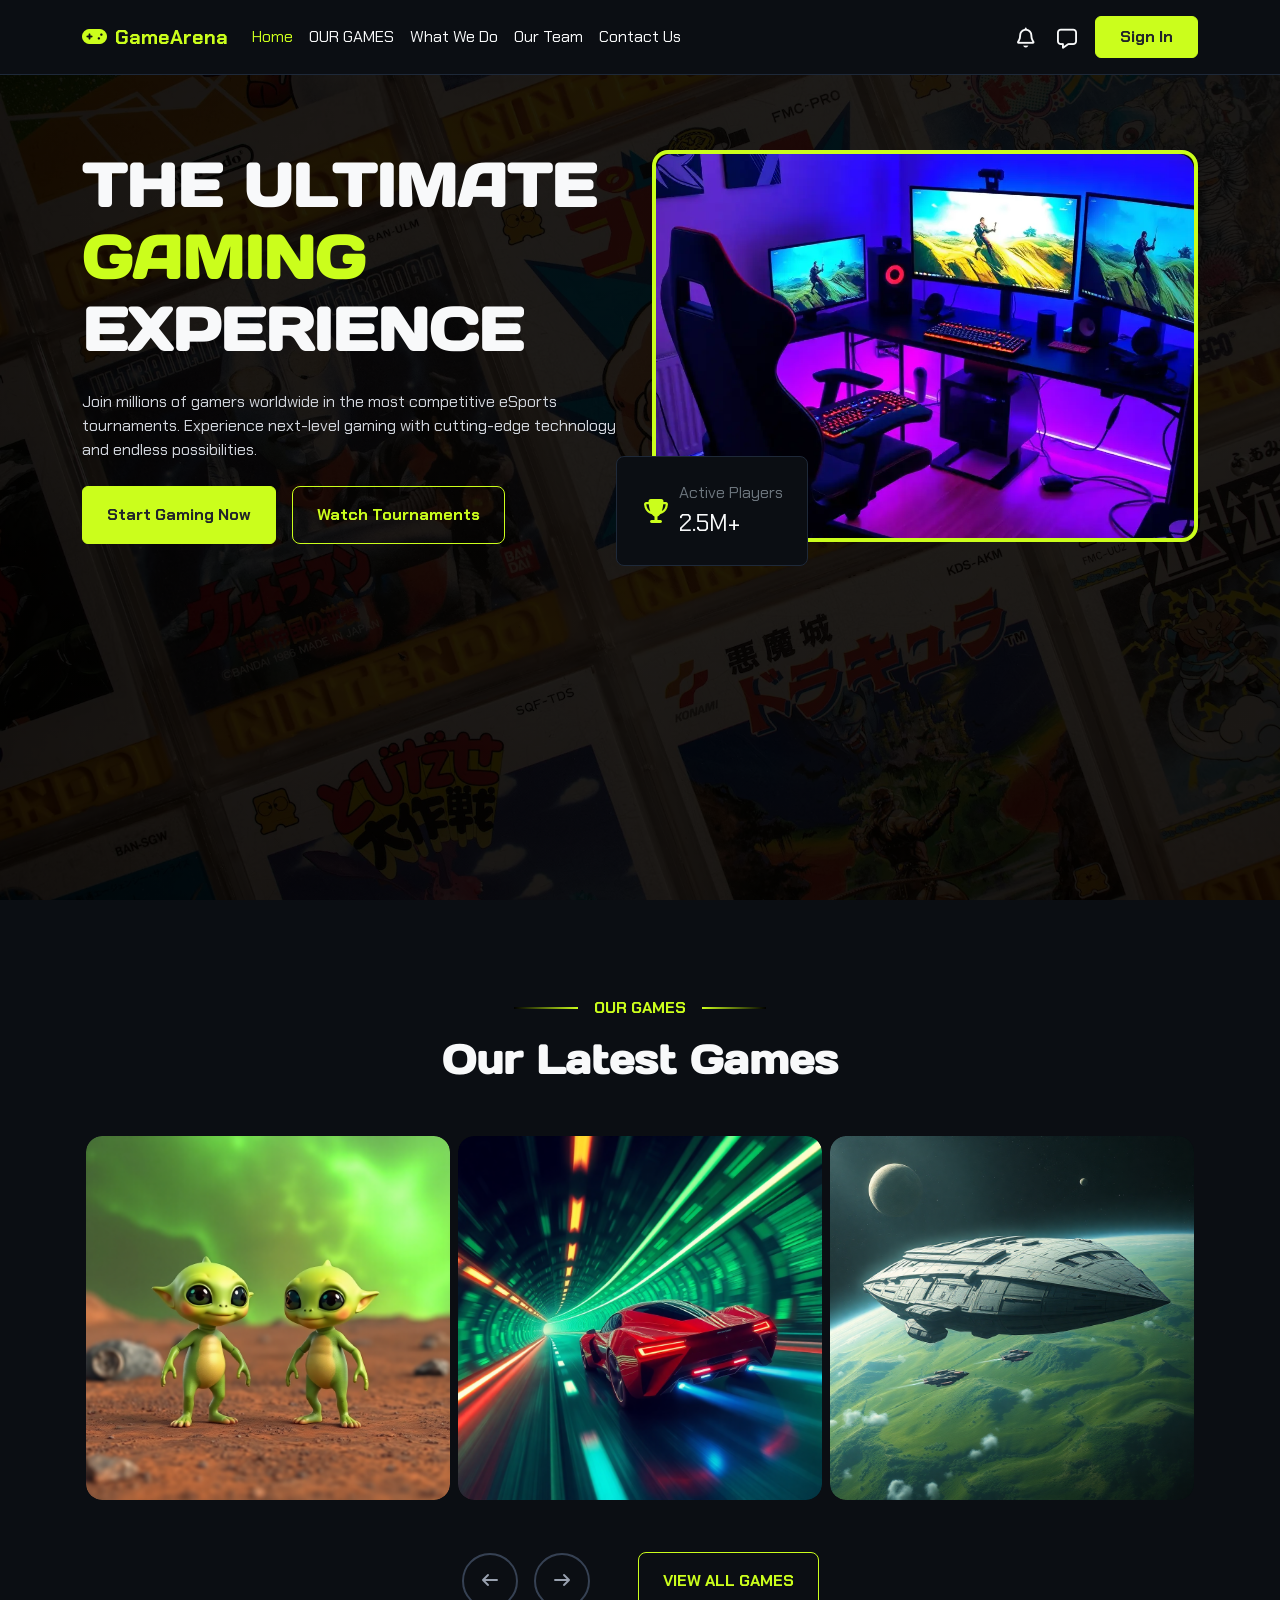
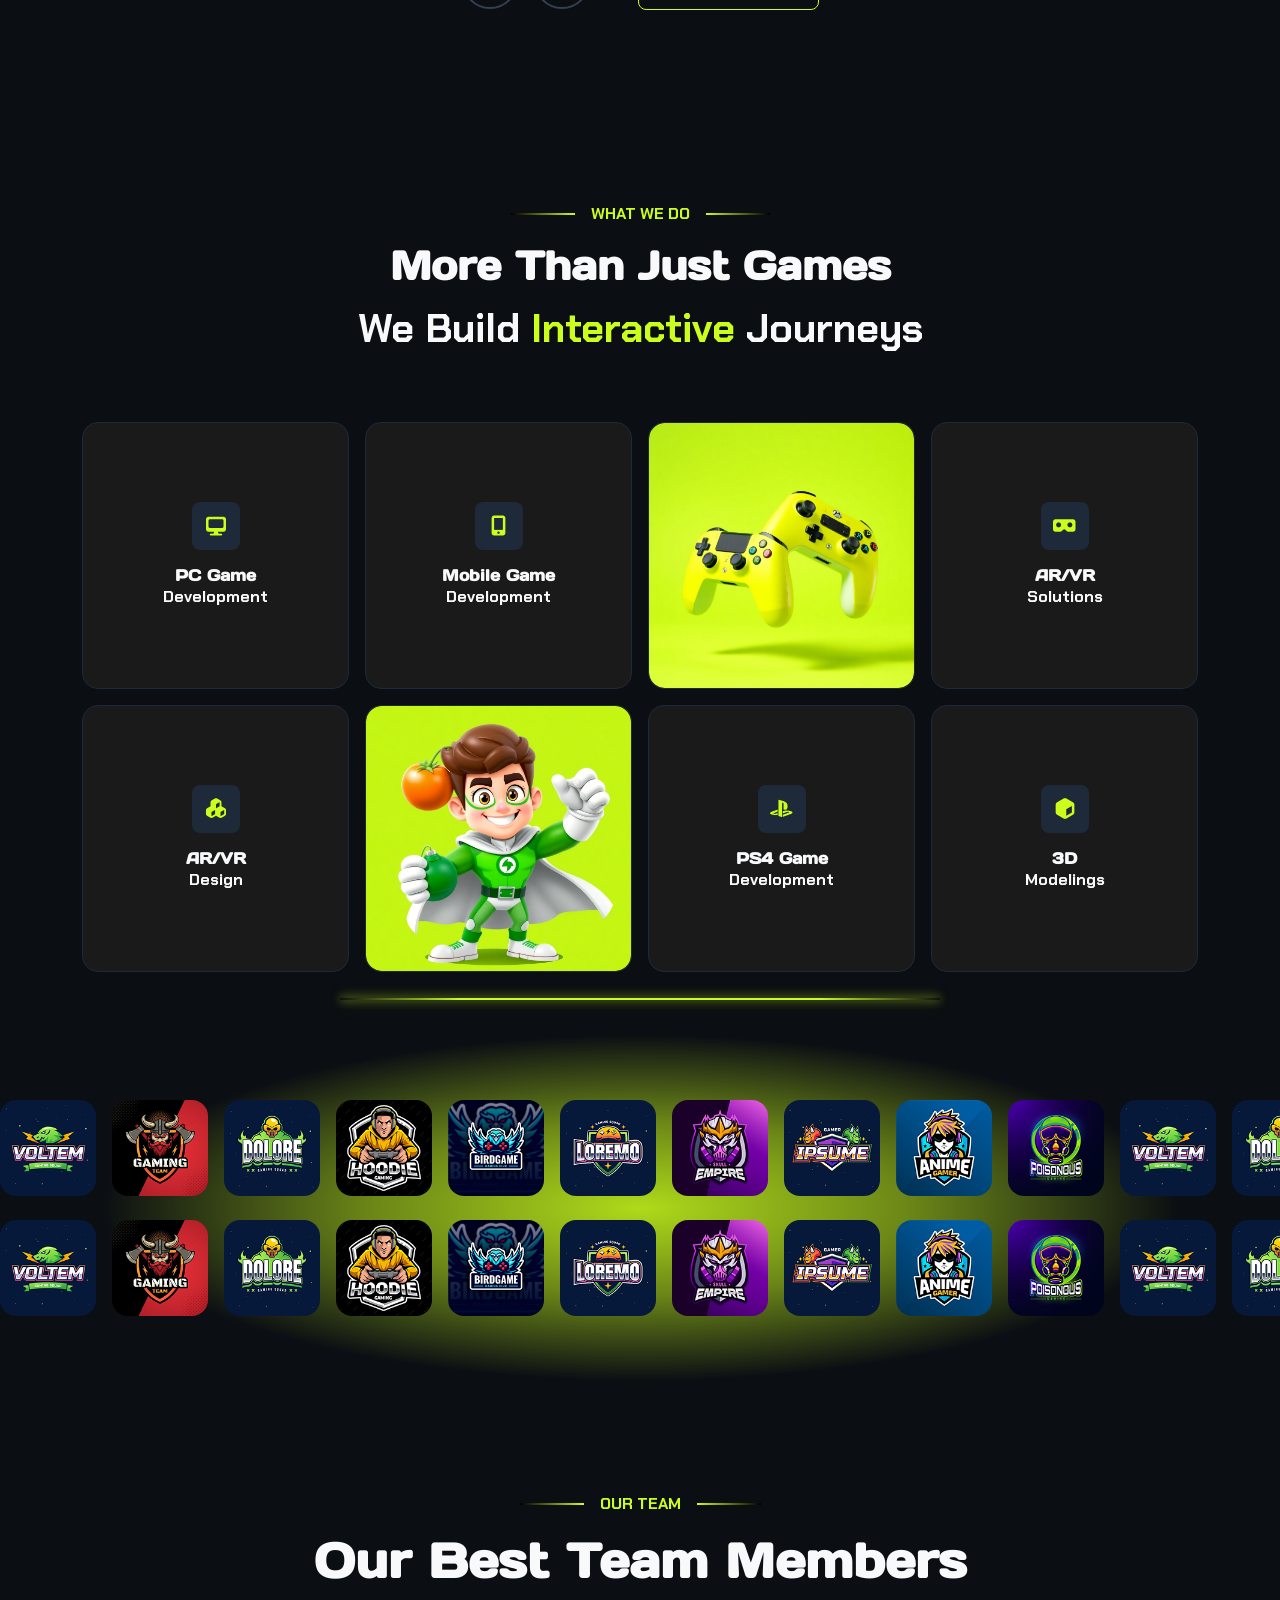
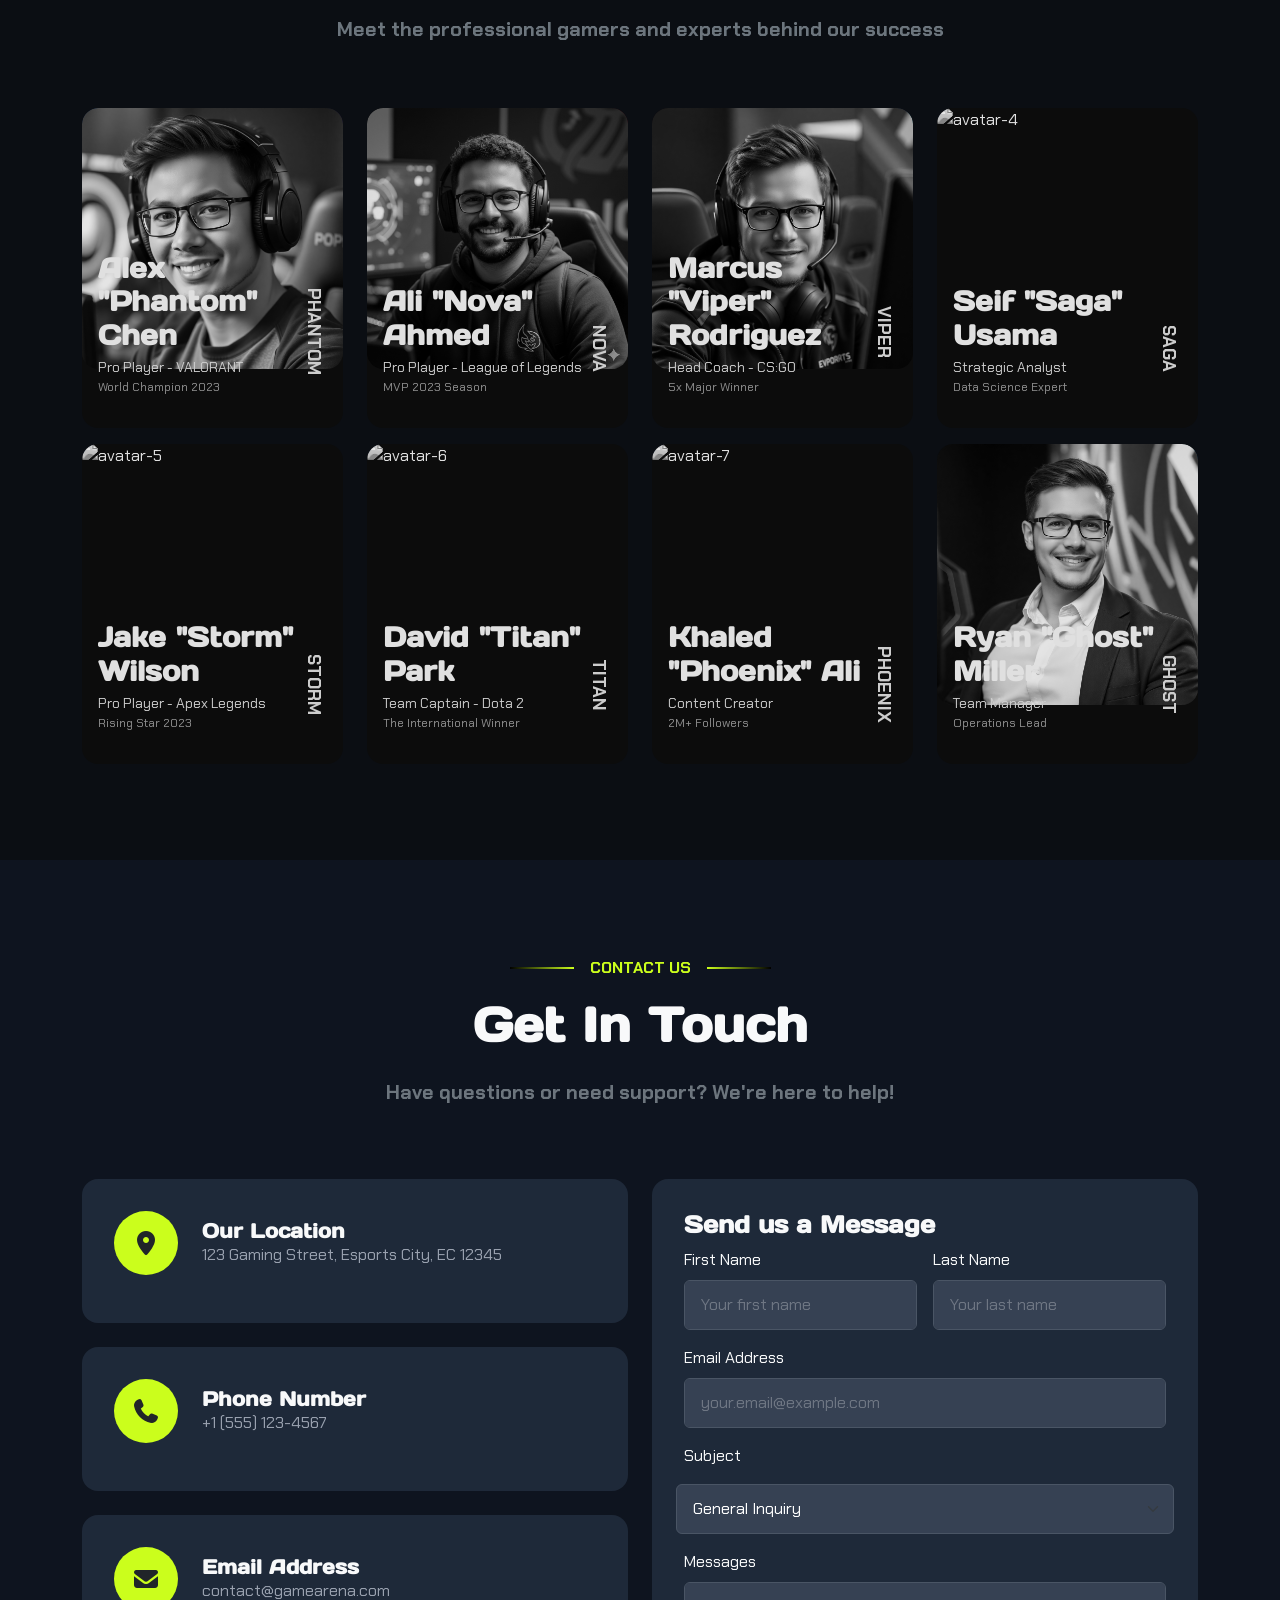
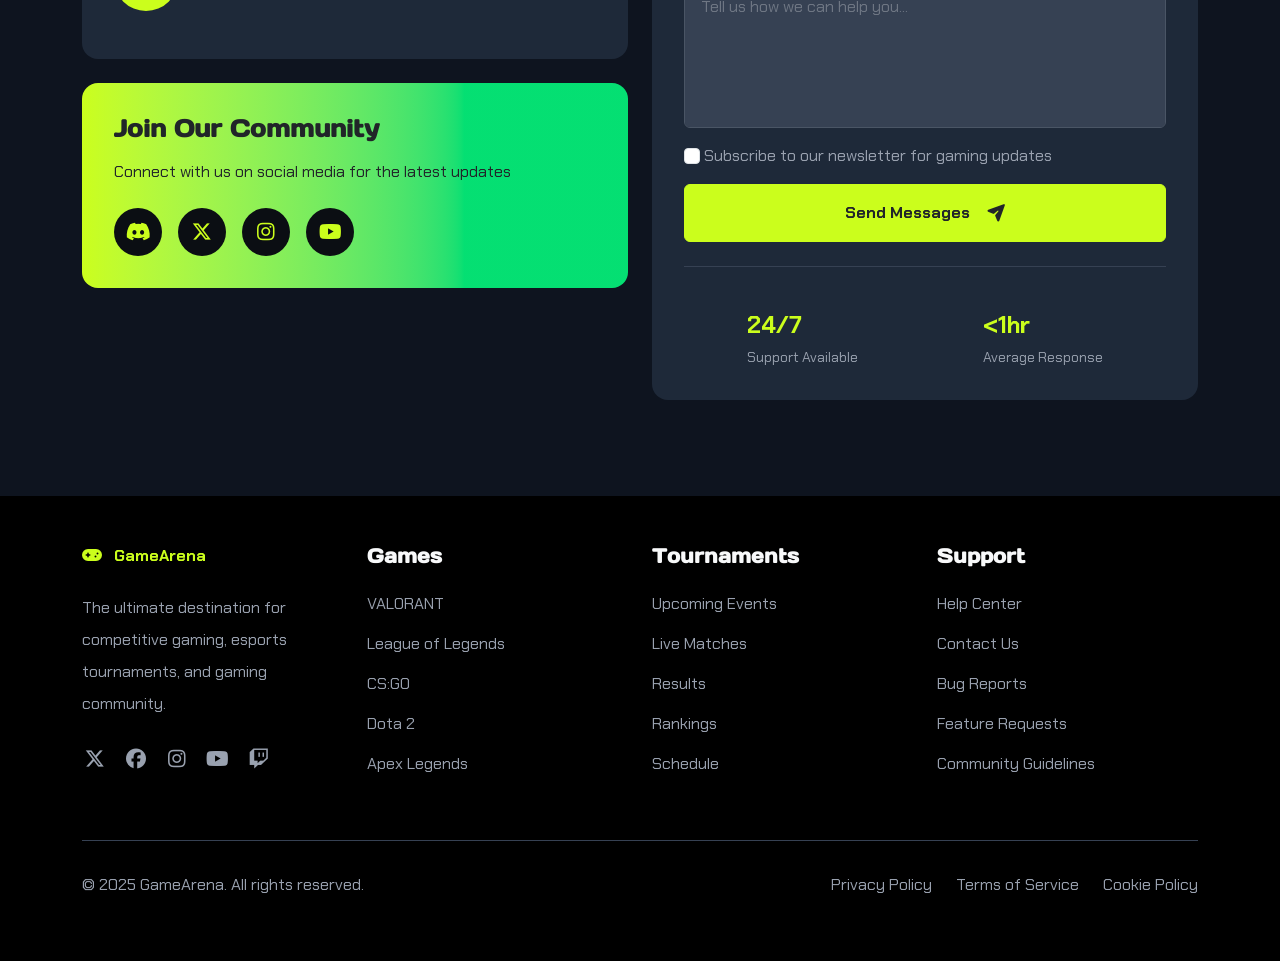
==== index.html @ d1af990c "Games Arena" ====
<!doctype html>
<html lang="en">
  <head>
    <meta charset="UTF-8" />
    <meta name="viewport" content="width=device-width, initial-scale=1.0" />
    <title>Games website</title>
    <link rel="icon" href="./images/favicon.png" />
    <link rel="preconnect" href="https://fonts.googleapis.com" />
    <link rel="preconnect" href="https://fonts.gstatic.com" crossorigin />
    <link
      href="https://fonts.googleapis.com/css2?family=Chakra+Petch:ital,wght@0,300;0,400;0,500;0,600;0,700;1,300;1,400;1,500;1,600;1,700&display=swap"
      rel="stylesheet"
    />

    <link
      href="https://fonts.googleapis.com/css2?family=Days+One&display=swap"
      rel="stylesheet"
    />
    <link rel="stylesheet" href="./css/all.min.css" />
    <link rel="stylesheet" href="./css/bootstrap.min.css" />
    <link rel="stylesheet" href="./css/style.min.css" />
    <link rel="stylesheet" href="./css/layout.css" />
  </head>

  <body data-bs-spy="scroll" data-bs-target="#navId">
    <nav class="navbar navbar-expand-lg bg-dark py-3 fixed-top" id="navId">
      <div class="container">
        <a
          class="navbar-brand text-primary fw-bold d-flex align-items-center"
          href="#"
        >
          <span class="fa-solid fa-gamepad me-2"></span>
          GameArena
        </a>

        <button
          class="navbar-toggler"
          type="button"
          data-bs-toggle="collapse"
          data-bs-target="#navbarSupportedContent"
          aria-controls="navbarSupportedContent"
          aria-expanded="false"
          aria-label="Toggle navigation"
        >
          <span
            class="fa-solid fa-bars text-light fa-xl transition-colors hover-text-primary"
          ></span>
        </button>

        <div class="collapse navbar-collapse" id="navbarSupportedContent">
          <ul class="navbar-nav me-auto mb-2 mb-lg-0 align-items-lg-center">
            <li class="nav-item">
              <a
                class="nav-link active text-light"
                aria-current="page"
                href="#hero"
                >Home</a
              >
            </li>
            <li class="nav-item">
              <a
                class="nav-link text-light transition-colors hover-text-primary"
                href="#latest-games"
                >OUR GAMES</a
              >
            </li>
            <li class="nav-item">
              <a
                class="nav-link text-light transition-colors hover-text-primary"
                href="#what-we-do"
                >What We Do</a
              >
            </li>
            <li class="nav-item">
              <a
                class="nav-link text-light transition-colors hover-text-primary"
                href="#team-members"
                >Our Team</a
              >
            </li>
            <li class="nav-item">
              <a
                class="nav-link text-light transition-colors hover-text-primary"
                href="#contact"
                >Contact Us</a
              >
            </li>
          </ul>

          <div
            class="d-flex flex-column flex-lg-row align-items-lg-center gap-3"
          >
            <div
              class="text-light transition-colors hover-text-primary cursor-pointer d-flex align-items-center"
            >
              <span class="fa-regular fa-bell fa-lg"></span>
              <span class="d-lg-none ms-2">Notifications</span>
            </div>
            <div
              class="text-light transition-colors hover-text-primary cursor-pointer d-flex align-items-center"
            >
              <span class="fa-regular fa-message fa-lg"></span>
              <span class="d-lg-none ms-2">Messages</span>
            </div>
            <button
              class="btn btn-primary btn-background text-dark transition-colors fw-bold position-relative btn-shine px-4 py-2"
            >
              Sign In
            </button>
          </div>
        </div>
      </div>
    </nav>
    <main>
      <section
        id="hero"
        class="hero-section min-vh-100 pt-30 pb-16 position-relative text-light"
      >
        <div class="container">
          <div class="row align-items-start gy-5">
            <div class="col-lg-6 text-center text-lg-start">
              <h1 class="fs-2 fw-bold mb-4">
                THE ULTIMATE
                <span class="d-block text-primary"> GAMING </span>
                EXPERIENCE
              </h1>
              <p class="text-gray-300 max-w mb-4 m-auto ms-lg-0">
                Join millions of gamers worldwide in the most competitive
                eSports tournaments. Experience next-level gaming with
                cutting-edge technology and endless possibilities.
              </p>
              <div
                class="buttons d-flex flex-column flex-lg-row gap-3 justify-content-center justify-content-lg-start"
              >
                <button
                  class="btn btn-primary btn-background text-dark transition-colors fw-bold position-relative btn-shine px-4 py-3"
                >
                  Start Gaming Now
                </button>
                <button
                  class="btn border-ch rounded-3 text-primary transition-colors fw-bold position-relative btn-shine px-4 py-3"
                >
                  Watch Tournaments
                </button>
              </div>
            </div>
            <div class="col-lg-6 position-relative">
              <div class="inner hero-img-shadow rounded-4">
                <figure>
                  <img
                    src="./images/hero-img.webp"
                    class="w-100 h-96 rounded-4 d-block object-fit-cover"
                    alt="hero-img"
                  />
                </figure>
              </div>
              <div class="position-absolute absolute">
                <div
                  class="bg-dark p-4 d-flex align-items-center justify-content-center gap-2 rounded-3 border-gray"
                >
                  <span class="fa-solid fa-trophy fa-xl text-primary"></span>
                  <div>
                    <p class="m-0 text-secondary">Active Players</p>
                    <p class="fs-4 m-0">2.5M+</p>
                  </div>
                </div>
              </div>
            </div>
          </div>
        </div>
      </section>
      <section id="latest-games" class="bg-dark py-16 text-light">
        <div class="container">
          <div class="text-center">
            <p
              class="section-title text-primary fw-bold position-relative w-fit m-auto mb-3"
            >
              OUR GAMES
            </p>
            <h2 class="fw-bold fs-1">Our Latest Games</h2>
          </div>
          <div
            id="carouselExampleFade"
            class="carousel slide carousel-fade mt-5"
          >
            <div class="carousel-inner">
              <div class="carousel-item active transition-colors d-flex">
                <div class="col-12 col-md-6 col-lg-4 position-relative">
                  <div class="inner p-1 rounded-4 position-relative">
                    <figure class="rounded-4">
                      <img
                        src="./images/latest-games-1.png"
                        class="w-100 d-block object-fit-cover rounded-4 transition-scale"
                        alt="atest-games-1"
                      />
                    </figure>
                    <div
                      class="position-absolute opacity-0 top-8 left-4 d-flex align-items-center gap-2 transition-colors"
                    >
                      <span
                        class="text-light fw-bold bg-black-50 rounded-5 py-1 px-12 fs-12"
                      >
                        <span
                          class="fa-solid fa-gamepad me-1 text-primary"
                        ></span>
                        ADVENTURE
                      </span>
                      <span
                        class="text-light fw-bold bg-black-50 rounded-5 py-1 px-12 fs-12"
                      >
                        <span
                          class="fa-solid fa-users text-primary me-1"
                        ></span>
                        MULTIPLAYER
                      </span>
                    </div>
                    <div
                      class="opacity-0 position-absolute bottom-0 end-0 start-0 translate-y p-4 transition-colors"
                    >
                      <h3 class="fw-bold text-dark fs-18">Alien Companions</h3>
                    </div>
                  </div>
                </div>
                <div class="col-12 col-md col-lg-4 position-relative">
                  <div class="inner p-1 rounded-4 position-relative">
                    <figure class="rounded-4">
                      <img
                        src="./images/latest-games-2.png"
                        class="w-100 d-block object-fit-cover rounded-4 transition-scale"
                        alt="latest-games-2"
                      />
                    </figure>
                    <div
                      class="position-absolute opacity-0 top-8 left-4 d-flex align-items-center gap-2 transition-colors"
                    >
                      <span
                        class="text-light fw-bold bg-black-50 rounded-5 py-1 px-12 fs-12"
                      >
                        <span
                          class="fa-solid fa-flag-checkered me-1 text-primary"
                        ></span>
                        RACING
                      </span>
                      <span
                        class="text-light fw-bold bg-black-50 rounded-5 py-1 px-12 fs-12"
                      >
                        <span class="fa-solid fa-bolt text-primary me-1"></span>
                        SCI-FI
                      </span>
                    </div>
                    <div
                      class="position-absolute opacity-0 bottom-0 end-0 start-0 translate-y p-4 transition-colors"
                    >
                      <h3 class="fw-bold text-dark fs-18">Cyber Run 2099</h3>
                    </div>
                  </div>
                </div>
                <div class="col-12 col-md-6 col-lg-4 position-relative">
                  <div class="inner p-1 rounded-4 position-relative">
                    <figure class="rounded-4">
                      <img
                        src="./images/latest-games-3.png"
                        class="w-100 d-block object-fit-cover rounded-4 transition-scale"
                        alt="latest-games-3"
                      />
                    </figure>
                    <div
                      class="position-absolute opacity-0 top-8 left-4 d-flex align-items-center gap-2 transition-colors"
                    >
                      <span
                        class="text-light fw-bold bg-black-50 rounded-5 py-1 px-12 fs-12"
                      >
                        <span
                          class="fa-brands fa-discord me-1 text-primary"
                        ></span>
                        ACTION
                      </span>
                      <span
                        class="text-light fw-bold bg-black-50 rounded-5 py-1 px-12 fs-12"
                      >
                        <span
                          class="fa-solid fa-microchip text-primary me-1"
                        ></span>
                        GEFORCE
                      </span>
                    </div>
                    <div
                      class="position-absolute opacity-0 bottom-0 end-0 start-0 translate-y p-4 transition-colors"
                    >
                      <h3 class="fw-bold text-dark fs-18">
                        The Legend of Zelda: Tears of the Kingdom
                      </h3>
                    </div>
                  </div>
                </div>
              </div>
              <div class="carousel-item transition-colors d-flex">
                <div class="col-12 col-md-6 col-lg-4 position-relative">
                  <div class="inner p-1 rounded-4 position-relative">
                    <figure class="rounded-4">
                      <img
                        src="./images/latest-games-4.png"
                        class="w-100 d-block object-fit-cover rounded-4 transition-scale"
                        alt="latest-games-4"
                      />
                    </figure>
                    <div
                      class="position-absolute opacity-0 top-8 left-4 d-flex align-items-center gap-2 transition-colors"
                    >
                      <span
                        class="text-light fw-bold bg-black-50 rounded-5 py-1 px-12 fs-12"
                      >
                        <span
                          class="fa-solid fa-shield-halved me-1 text-primary"
                        ></span>
                        RPG
                      </span>
                      <span
                        class="text-light fw-bold bg-black-50 rounded-5 py-1 px-12 fs-12"
                      >
                        <span
                          class="fa-solid fa-wand-magic-sparkles text-primary me-1"
                        ></span>
                        FANTASY
                      </span>
                    </div>
                    <div
                      class="position-absolute opacity-0 bottom-0 end-0 start-0 translate-y p-4 transition-colors"
                    >
                      <h3 class="fw-bold text-dark fs-18">
                        Aetheria Chronicles
                      </h3>
                    </div>
                  </div>
                </div>
                <div class="col-12 col-md-6 col-lg-4 position-relative">
                  <div class="inner p-1 rounded-4 position-relative">
                    <figure class="rounded-4">
                      <img
                        src="./images/latest-games-5.png"
                        class="w-100 d-block object-fit-cover rounded-4 transition-scale"
                        alt="latest-games-5"
                      />
                    </figure>
                    <div
                      class="position-absolute opacity-0 top-8 left-4 d-flex align-items-center gap-2 transition-colors"
                    >
                      <span
                        class="text-light fw-bold bg-black-50 rounded-5 py-1 px-12 fs-12"
                      >
                        <span
                          class="fa-solid fa-crosshairs me-1 text-primary"
                        ></span>
                        SHOOTER
                      </span>
                      <span
                        class="text-light fw-bold bg-black-50 rounded-5 py-1 px-12 fs-12"
                      >
                        <span
                          class="fa-solid fa-user-friends text-primary me-1"
                        ></span>
                        CO-OP
                      </span>
                    </div>
                    <div
                      class="position-absolute opacity-0 bottom-0 end-0 start-0 translate-y p-4 transition-colors"
                    >
                      <h3 class="fw-bold text-dark fs-18">Warfront Protocol</h3>
                    </div>
                  </div>
                </div>
                <div class="col-12 col-md-6 col-lg-4 position-relative">
                  <div class="inner p-1 rounded-4 position-relative">
                    <figure class="rounded-4">
                      <img
                        src="./images/latest-games-6.png"
                        class="w-100 d-block object-fit-cover rounded-4 transition-scale"
                        alt="latest-games-6"
                      />
                    </figure>
                    <div
                      class="position-absolute opacity-0 top-8 left-4 d-flex align-items-center gap-2 transition-colors"
                    >
                      <span
                        class="text-light fw-bold bg-black-50 rounded-5 py-1 px-12 fs-12"
                      >
                        <span
                          class="fa-solid fa-dragon me-1 text-primary"
                        ></span>
                        FOOTBALL
                      </span>
                      <span
                        class="text-light fw-bold bg-black-50 rounded-5 py-1 px-12 fs-12"
                      >
                        <span class="fa-solid fa-star text-primary me-1"></span>
                        FANTASY
                      </span>
                    </div>
                    <div
                      class="position-absolute opacity-0 bottom-0 end-0 start-0 translate-y p-4 transition-colors"
                    >
                      <h3 class="fw-bold text-dark fs-18">Shot Striker</h3>
                    </div>
                  </div>
                </div>
              </div>
              <div class="carousel-item transition-colors d-flex">
                <div class="col-12 col-md-6 col-lg-4 position-relative">
                  <div class="inner p-1 rounded-4 position-relative">
                    <figure class="rounded-4">
                      <img
                        src="./images/latest-games-7.png"
                        class="w-100 d-block object-fit-cover rounded-4 transition-scale"
                        alt="latest-games-7"
                      />
                    </figure>
                    <div
                      class="position-absolute opacity-0 top-8 left-4 d-flex align-items-center gap-2 transition-colors"
                    >
                      <span
                        class="text-light fw-bold bg-black-50 rounded-5 py-1 px-12 fs-12"
                      >
                        <span
                          class="fa-solid fa-trophy me-1 text-primary"
                        ></span>
                        SPORTS
                      </span>
                      <span
                        class="text-light fw-bold bg-black-50 rounded-5 py-1 px-12 fs-12"
                      >
                        <span class="fa-solid fa-fire text-primary me-1"></span>
                        LEAGUE
                      </span>
                    </div>
                    <div
                      class="position-absolute opacity-0 bottom-0 end-0 start-0 translate-y p-4 transition-colors"
                    >
                      <h3 class="fw-bold text-dark fs-18">
                        Epic Gaming League
                      </h3>
                    </div>
                  </div>
                </div>
                <div class="col-12 col-md-6 col-lg-4 position-relative">
                  <div class="inner p-1 rounded-4 position-relative">
                    <figure class="rounded-4">
                      <img
                        src="./images/latest-games-8.png"
                        class="w-100 d-block object-fit-cover rounded-4 transition-scale"
                        alt="latest-games-8"
                      />
                    </figure>
                    <div
                      class="position-absolute opacity-0 top-8 left-4 d-flex align-items-center gap-2 transition-colors"
                    >
                      <span
                        class="text-light fw-bold bg-black-50 rounded-5 py-1 px-12 fs-12"
                      >
                        <span
                          class="fa-solid fa-rocket me-1 text-primary"
                        ></span>
                        SPACE
                      </span>
                      <span
                        class="text-light fw-bold bg-black-50 rounded-5 py-1 px-12 fs-12"
                      >
                        <span
                          class="fa-solid fa-globe text-primary me-1"
                        ></span>
                        EXPLORATION
                      </span>
                    </div>
                    <div
                      class="position-absolute opacity-0 bottom-0 end-0 start-0 translate-y p-4 transition-colors"
                    >
                      <h3 class="fw-bold text-dark fs-18">
                        Barren alien worlds
                      </h3>
                    </div>
                  </div>
                </div>
                <div class="col-12 col-md-6 col-lg-4 position-relative">
                  <div class="inner p-1 rounded-4 position-relative">
                    <figure class="rounded-4">
                      <img
                        src="./images/latest-games-9.png"
                        class="w-100 d-block object-fit-cover rounded-4 transition-scale"
                        alt="latest-games-9"
                      />
                    </figure>
                    <div
                      class="position-absolute opacity-0 top-8 left-4 d-flex align-items-center gap-2 transition-colors"
                    >
                      <span
                        class="text-light fw-bold bg-black-50 rounded-5 py-1 px-12 fs-12"
                      >
                        <span
                          class="fa-solid fa-hat-wizard me-1 text-primary"
                        ></span>
                        ACTION
                      </span>
                      <span
                        class="text-light fw-bold bg-black-50 rounded-5 py-1 px-12 fs-12"
                      >
                        <span
                          class="fa-solid fa-dungeon text-primary me-1"
                        ></span>
                        FUTURISTIC
                      </span>
                    </div>
                    <div
                      class="position-absolute opacity-0 bottom-0 end-0 start-0 translate-y p-4 transition-colors"
                    >
                      <h3 class="fw-bold text-dark fs-18">Cloveland Quest</h3>
                    </div>
                  </div>
                </div>
              </div>
            </div>
            <div
              class="button-games d-flex flex-column flex-md-row justify-content-center gap-5 mt-5"
            >
              <div
                class="button-switch d-flex align-items-center justify-content-center gap-3"
              >
                <button
                  class="btn btn-ch transition-colors rounded-circle border-2 hover-text-primary"
                  type="button"
                  data-bs-target="#carouselExampleFade"
                  data-bs-slide="prev"
                >
                  <span
                    class="fa-solid fa-arrow-left text-gray-400 hover-text-primary"
                  ></span>
                  <span class="visually-hidden">Previous</span>
                </button>
                <button
                  class="btn btn-ch transition-colors rounded-circle border-2 hover-text-primary"
                  type="button"
                  data-bs-target="#carouselExampleFade"
                  data-bs-slide="next"
                >
                  <span class="fa-solid fa-arrow-right text-gray-400"></span>
                  <span class="visually-hidden">Next</span>
                </button>
              </div>
              <button
                class="btn border-ch rounded-3 text-primary transition-colors fw-bold position-relative px-4 py-3"
              >
                VIEW ALL GAMES
              </button>
            </div>
          </div>
        </div>
      </section>
      <section
        id="what-we-do"
        class="bg-dark pt-16 pb-5 text-light position-relative section-separator"
      >
        <div class="container">
          <div class="text-center">
            <p
              class="section-title text-primary fw-bold position-relative w-fit m-auto mb-3"
            >
              WHAT WE DO
            </p>
            <h2 class="fw-bold fs-1">More Than Just Games</h2>
            <p class="fw-bold fs-1">
              We Build
              <span class="text-primary"> Interactive </span>
              Journeys
            </p>
          </div>

          <div class="row mt-5 gy-3 gx-2 gx-sm-3 align-items-stretch">
            <div class="col-6 col-md-6 col-lg-3 d-flex">
              <div
                class="inner w-100 position-relative bg-dark-50 p-3 p-sm-4 d-flex flex-column justify-content-center align-items-center transition-scale text-center border-1 border-gray rounded-4 overflow-hidden"
              >
                <div
                  class="icon w-48 h-48 bg-gray-800 transition-scale rounded-3 d-flex justify-content-center align-items-center mb-3"
                >
                  <span
                    class="fa-solid fa-desktop text-primary transition-scale fa-lg"
                  ></span>
                </div>
                <h3 class="fs-6 fs-sm-5 fw-bold m-0">PC Game</h3>
                <span class="fs-6 fs-sm-5 fw-bold"> Development </span>
              </div>
            </div>

            <div class="col-6 col-md-6 col-lg-3 d-flex">
              <div
                class="inner w-100 position-relative bg-dark-50 p-3 p-sm-4 d-flex flex-column justify-content-center align-items-center transition-scale text-center border-1 border-gray rounded-4 overflow-hidden"
              >
                <div
                  class="icon w-48 h-48 bg-gray-800 transition-scale rounded-3 d-flex justify-content-center align-items-center mb-3"
                >
                  <span
                    class="fa-solid fa-mobile-screen-button text-primary transition-scale fa-lg"
                  ></span>
                </div>
                <h3 class="fs-6 fs-sm-5 fw-bold m-0">Mobile Game</h3>
                <span class="fs-6 fs-sm-5 fw-bold"> Development </span>
              </div>
            </div>

            <div class="col-6 col-md-6 col-lg-3 d-flex">
              <div
                class="overflow-hidden w-100 bg-dark-50 text-center border-1 border-gray rounded-4 d-flex"
              >
                <figure class="rounded-4 m-0 w-100 h-100">
                  <img
                    src="./images/what-we-do-1.png"
                    class="w-100 h-100 d-block object-fit-cover rounded-4"
                    alt="what-we-do-1"
                  />
                </figure>
              </div>
            </div>

            <div class="col-6 col-md-6 col-lg-3 d-flex">
              <div
                class="inner w-100 position-relative bg-dark-50 p-3 p-sm-4 d-flex flex-column justify-content-center align-items-center transition-scale text-center border-1 border-gray rounded-4 overflow-hidden"
              >
                <div
                  class="icon w-48 h-48 bg-gray-800 transition-scale rounded-3 d-flex justify-content-center align-items-center mb-3"
                >
                  <span
                    class="fa-solid fa-vr-cardboard text-primary transition-scale fa-lg"
                  ></span>
                </div>
                <h3 class="fs-6 fs-sm-5 fw-bold m-0">AR/VR</h3>
                <span class="fs-6 fs-sm-5 fw-bold"> Solutions </span>
              </div>
            </div>

            <div class="col-6 col-md-6 col-lg-3 d-flex">
              <div
                class="inner w-100 position-relative bg-dark-50 p-3 p-sm-4 d-flex flex-column justify-content-center align-items-center transition-scale text-center border-1 border-gray rounded-4 overflow-hidden"
              >
                <div
                  class="icon w-48 h-48 bg-gray-800 transition-scale rounded-3 d-flex justify-content-center align-items-center mb-3"
                >
                  <span
                    class="fa-solid fa-cubes text-primary transition-scale fa-lg"
                  ></span>
                </div>
                <h3 class="fs-6 fs-sm-5 fw-bold m-0">AR/VR</h3>
                <span class="fs-6 fs-sm-5 fw-bold"> Design </span>
              </div>
            </div>

            <div class="col-6 col-md-6 col-lg-3 d-flex">
              <div
                class="overflow-hidden w-100 bg-dark-50 text-center border-1 border-gray rounded-4 d-flex"
              >
                <figure class="rounded-4 m-0 w-100 h-100">
                  <img
                    src="./images/what-we-do-2.png"
                    class="w-100 h-100 d-block object-fit-cover rounded-4"
                    alt="what-we-do-2"
                  />
                </figure>
              </div>
            </div>

            <div class="col-6 col-md-6 col-lg-3 d-flex">
              <div
                class="inner w-100 position-relative bg-dark-50 p-3 p-sm-4 d-flex flex-column justify-content-center align-items-center transition-scale text-center border-1 border-gray rounded-4 overflow-hidden"
              >
                <div
                  class="icon w-48 h-48 bg-gray-800 transition-scale rounded-3 d-flex justify-content-center align-items-center mb-3"
                >
                  <span
                    class="fa-brands fa-playstation text-primary transition-scale fa-lg"
                  ></span>
                </div>
                <h3 class="fs-6 fs-sm-5 fw-bold m-0">PS4 Game</h3>
                <span class="fs-6 fs-sm-5 fw-bold"> Development </span>
              </div>
            </div>

            <div class="col-6 col-md-6 col-lg-3 d-flex">
              <div
                class="inner w-100 position-relative bg-dark-50 p-3 p-sm-4 d-flex flex-column justify-content-center align-items-center transition-scale text-center border-1 border-gray rounded-4 overflow-hidden"
              >
                <div
                  class="icon w-48 h-48 bg-gray-800 transition-scale rounded-3 d-flex justify-content-center align-items-center mb-3"
                >
                  <span
                    class="fa-solid fa-cube text-primary transition-scale fa-lg"
                  ></span>
                </div>
                <h3 class="fs-6 fs-sm-5 fw-bold m-0">3D</h3>
                <span class="fs-6 fs-sm-5 fw-bold"> Modelings </span>
              </div>
            </div>
          </div>
        </div>
      </section>
      <section id="sponsors" class="bg-dark py-13 overflow-hidden">
        <div class="position-relative">
          <div class="position-relative overflow-hidden mb-4">
            <div class="d-flex animate-scroll-left">
              <div class="d-flex gap-3">
                <div
                  class="transition-colors bg-gray-800 rounded-4 overflow-hidden w-24 h-24 d-flex justify-content-center align-items-center"
                >
                  <figure class="m-0">
                    <img
                      src="./images/logo-1.jpg"
                      class="w-100 d-block overflow-hidden"
                      alt="logo-1"
                    />
                  </figure>
                </div>
                <div
                  class="transition-colors bg-gray-800 rounded-4 overflow-hidden w-24 h-24 d-flex justify-content-center align-items-center"
                >
                  <figure class="m-0">
                    <img
                      src="./images/logo-2.jpg"
                      class="w-100 d-block overflow-hidden"
                      alt="logo-2"
                    />
                  </figure>
                </div>
                <div
                  class="transition-colors bg-gray-800 rounded-4 overflow-hidden w-24 h-24 d-flex justify-content-center align-items-center"
                >
                  <figure class="m-0">
                    <img
                      src="./images/logo-3.jpg"
                      class="w-100 d-block overflow-hidden"
                      alt="logo-3"
                    />
                  </figure>
                </div>
                <div
                  class="transition-colors bg-gray-800 rounded-4 overflow-hidden w-24 h-24 d-flex justify-content-center align-items-center"
                >
                  <figure class="m-0">
                    <img
                      src="./images/logo-4.jpg"
                      class="w-100 d-block overflow-hidden"
                      alt="logo-4"
                    />
                  </figure>
                </div>
                <div
                  class="transition-colors bg-gray-800 rounded-4 overflow-hidden w-24 h-24 d-flex justify-content-center align-items-center"
                >
                  <figure class="m-0">
                    <img
                      src="./images/logo-5.jpg"
                      class="w-100 d-block overflow-hidden"
                      alt="logo-5"
                    />
                  </figure>
                </div>
                <div
                  class="transition-colors bg-gray-800 rounded-4 overflow-hidden w-24 h-24 d-flex justify-content-center align-items-center"
                >
                  <figure class="m-0">
                    <img
                      src="./images/logo-6.jpg"
                      class="w-100 d-block overflow-hidden"
                      alt="logo-6"
                    />
                  </figure>
                </div>
                <div
                  class="transition-colors bg-gray-800 rounded-4 overflow-hidden w-24 h-24 d-flex justify-content-center align-items-center"
                >
                  <figure class="m-0">
                    <img
                      src="./images/logo-7.jpg"
                      class="w-100 d-block overflow-hidden"
                      alt="logo-7"
                    />
                  </figure>
                </div>
                <div
                  class="transition-colors bg-gray-800 rounded-4 overflow-hidden w-24 h-24 d-flex justify-content-center align-items-center"
                >
                  <figure class="m-0">
                    <img
                      src="./images/logo-8.jpg"
                      class="w-100 d-block overflow-hidden"
                      alt="logo-8"
                    />
                  </figure>
                </div>
                <div
                  class="transition-colors bg-gray-800 rounded-4 overflow-hidden w-24 h-24 d-flex justify-content-center align-items-center"
                >
                  <figure class="m-0">
                    <img
                      src="./images/logo-9.jpg"
                      class="w-100 d-block overflow-hidden"
                      alt="logo-9"
                    />
                  </figure>
                </div>
                <div
                  class="transition-colors bg-gray-800 rounded-4 overflow-hidden w-24 h-24 d-flex justify-content-center align-items-center"
                >
                  <figure class="m-0">
                    <img
                      src="./images/logo-10.jpg"
                      class="w-100 d-block overflow-hidden"
                      alt="logo-10"
                    />
                  </figure>
                </div>
                <div
                  class="transition-colors bg-gray-800 rounded-4 overflow-hidden w-24 h-24 d-flex justify-content-center align-items-center"
                >
                  <figure class="m-0">
                    <img
                      src="./images/logo-11.jpg"
                      class="w-100 d-block overflow-hidden"
                      alt="logo-11"
                    />
                  </figure>
                </div>
                <div
                  class="transition-colors bg-gray-800 rounded-4 overflow-hidden w-24 h-24 d-flex justify-content-center align-items-center"
                >
                  <figure class="m-0">
                    <img
                      src="./images/logo-12.jpg"
                      class="w-100 d-block overflow-hidden"
                      alt="logo-12"
                    />
                  </figure>
                </div>
                <div
                  class="transition-colors bg-gray-800 rounded-4 overflow-hidden w-24 h-24 d-flex justify-content-center align-items-center"
                >
                  <figure class="m-0">
                    <img
                      src="./images/logo-1.jpg"
                      class="w-100 d-block overflow-hidden"
                      alt="logo-1"
                    />
                  </figure>
                </div>
                <div
                  class="transition-colors bg-gray-800 rounded-4 overflow-hidden w-24 h-24 d-flex justify-content-center align-items-center"
                >
                  <figure class="m-0">
                    <img
                      src="./images/logo-2.jpg"
                      class="w-100 d-block overflow-hidden"
                      alt="logo-2"
                    />
                  </figure>
                </div>
                <div
                  class="transition-colors bg-gray-800 rounded-4 overflow-hidden w-24 h-24 d-flex justify-content-center align-items-center"
                >
                  <figure class="m-0">
                    <img
                      src="./images/logo-3.jpg"
                      class="w-100 d-block overflow-hidden"
                      alt="logo-3"
                    />
                  </figure>
                </div>
                <div
                  class="transition-colors bg-gray-800 rounded-4 overflow-hidden w-24 h-24 d-flex justify-content-center align-items-center"
                >
                  <figure class="m-0">
                    <img
                      src="./images/logo-4.jpg"
                      class="w-100 d-block overflow-hidden"
                      alt="logo-4"
                    />
                  </figure>
                </div>
                <div
                  class="transition-colors bg-gray-800 rounded-4 overflow-hidden w-24 h-24 d-flex justify-content-center align-items-center"
                >
                  <figure class="m-0">
                    <img
                      src="./images/logo-5.jpg"
                      class="w-100 d-block overflow-hidden"
                      alt="logo-5"
                    />
                  </figure>
                </div>
                <div
                  class="transition-colors bg-gray-800 rounded-4 overflow-hidden w-24 h-24 d-flex justify-content-center align-items-center"
                >
                  <figure class="m-0">
                    <img
                      src="./images/logo-6.jpg"
                      class="w-100 d-block overflow-hidden"
                      alt="logo-6"
                    />
                  </figure>
                </div>
                <div
                  class="transition-colors bg-gray-800 rounded-4 overflow-hidden w-24 h-24 d-flex justify-content-center align-items-center"
                >
                  <figure class="m-0">
                    <img
                      src="./images/logo-7.jpg"
                      class="w-100 d-block overflow-hidden"
                      alt="logo-7"
                    />
                  </figure>
                </div>
                <div
                  class="transition-colors bg-gray-800 rounded-4 overflow-hidden w-24 h-24 d-flex justify-content-center align-items-center"
                >
                  <figure class="m-0">
                    <img
                      src="./images/logo-8.jpg"
                      class="w-100 d-block overflow-hidden"
                      alt="logo-8"
                    />
                  </figure>
                </div>
                <div
                  class="transition-colors bg-gray-800 rounded-4 overflow-hidden w-24 h-24 d-flex justify-content-center align-items-center"
                >
                  <figure class="m-0">
                    <img
                      src="./images/logo-9.jpg"
                      class="w-100 d-block overflow-hidden"
                      alt="logo-9"
                    />
                  </figure>
                </div>
                <div
                  class="transition-colors bg-gray-800 rounded-4 overflow-hidden w-24 h-24 d-flex justify-content-center align-items-center"
                >
                  <figure class="m-0">
                    <img
                      src="./images/logo-10.jpg"
                      class="w-100 d-block overflow-hidden"
                      alt="logo-10"
                    />
                  </figure>
                </div>
                <div
                  class="transition-colors bg-gray-800 rounded-4 overflow-hidden w-24 h-24 d-flex justify-content-center align-items-center"
                >
                  <figure class="m-0">
                    <img
                      src="./images/logo-11.jpg"
                      class="w-100 d-block overflow-hidden"
                      alt="logo-11"
                    />
                  </figure>
                </div>
                <div
                  class="transition-colors bg-gray-800 rounded-4 overflow-hidden w-24 h-24 d-flex justify-content-center align-items-center"
                >
                  <figure class="m-0">
                    <img
                      src="./images/logo-12.jpg"
                      class="w-100 d-block overflow-hidden"
                      alt="logo-12"
                    />
                  </figure>
                </div>
                <div
                  class="transition-colors bg-gray-800 rounded-4 overflow-hidden w-24 h-24 d-flex justify-content-center align-items-center"
                >
                  <figure class="m-0">
                    <img
                      src="./images/logo-1.jpg"
                      class="w-100 d-block overflow-hidden"
                      alt="logo-1"
                    />
                  </figure>
                </div>
                <div
                  class="transition-colors bg-gray-800 rounded-4 overflow-hidden w-24 h-24 d-flex justify-content-center align-items-center"
                >
                  <figure class="m-0">
                    <img
                      src="./images/logo-2.jpg"
                      class="w-100 d-block overflow-hidden"
                      alt="logo-2"
                    />
                  </figure>
                </div>
                <div
                  class="transition-colors bg-gray-800 rounded-4 overflow-hidden w-24 h-24 d-flex justify-content-center align-items-center"
                >
                  <figure class="m-0">
                    <img
                      src="./images/logo-3.jpg"
                      class="w-100 d-block overflow-hidden"
                      alt="logo-3"
                    />
                  </figure>
                </div>
                <div
                  class="transition-colors bg-gray-800 rounded-4 overflow-hidden w-24 h-24 d-flex justify-content-center align-items-center"
                >
                  <figure class="m-0">
                    <img
                      src="./images/logo-4.jpg"
                      class="w-100 d-block overflow-hidden"
                      alt="logo-4"
                    />
                  </figure>
                </div>
                <div
                  class="transition-colors bg-gray-800 rounded-4 overflow-hidden w-24 h-24 d-flex justify-content-center align-items-center"
                >
                  <figure class="m-0">
                    <img
                      src="./images/logo-5.jpg"
                      class="w-100 d-block overflow-hidden"
                      alt="logo-5"
                    />
                  </figure>
                </div>
                <div
                  class="transition-colors bg-gray-800 rounded-4 overflow-hidden w-24 h-24 d-flex justify-content-center align-items-center"
                >
                  <figure class="m-0">
                    <img
                      src="./images/logo-6.jpg"
                      class="w-100 d-block overflow-hidden"
                      alt="logo-6"
                    />
                  </figure>
                </div>
                <div
                  class="transition-colors bg-gray-800 rounded-4 overflow-hidden w-24 h-24 d-flex justify-content-center align-items-center"
                >
                  <figure class="m-0">
                    <img
                      src="./images/logo-7.jpg"
                      class="w-100 d-block overflow-hidden"
                      alt="logo-7"
                    />
                  </figure>
                </div>
                <div
                  class="transition-colors bg-gray-800 rounded-4 overflow-hidden w-24 h-24 d-flex justify-content-center align-items-center"
                >
                  <figure class="m-0">
                    <img
                      src="./images/logo-8.jpg"
                      class="w-100 d-block overflow-hidden"
                      alt="logo-8"
                    />
                  </figure>
                </div>
                <div
                  class="transition-colors bg-gray-800 rounded-4 overflow-hidden w-24 h-24 d-flex justify-content-center align-items-center"
                >
                  <figure class="m-0">
                    <img
                      src="./images/logo-9.jpg"
                      class="w-100 d-block overflow-hidden"
                      alt="logo-9"
                    />
                  </figure>
                </div>
                <div
                  class="transition-colors bg-gray-800 rounded-4 overflow-hidden w-24 h-24 d-flex justify-content-center align-items-center"
                >
                  <figure class="m-0">
                    <img
                      src="./images/logo-10.jpg"
                      class="w-100 d-block overflow-hidden"
                      alt="logo-10"
                    />
                  </figure>
                </div>
                <div
                  class="transition-colors bg-gray-800 rounded-4 overflow-hidden w-24 h-24 d-flex justify-content-center align-items-center"
                >
                  <figure class="m-0">
                    <img
                      src="./images/logo-11.jpg"
                      class="w-100 d-block overflow-hidden"
                      alt="logo-11"
                    />
                  </figure>
                </div>
                <div
                  class="transition-colors bg-gray-800 rounded-4 overflow-hidden w-24 h-24 d-flex justify-content-center align-items-center"
                >
                  <figure class="m-0">
                    <img
                      src="./images/logo-12.jpg"
                      class="w-100 d-block overflow-hidden"
                      alt="logo-12"
                    />
                  </figure>
                </div>
              </div>
            </div>
          </div>
          <div class="position-relative overflow-hidden">
            <div class="d-flex animate-scroll-right">
              <div class="d-flex gap-3">
                <div
                  class="transition-colors bg-gray-800 rounded-4 overflow-hidden w-24 h-24 d-flex justify-content-center align-items-center"
                >
                  <figure class="m-0">
                    <img
                      src="./images/logo-1.jpg"
                      class="w-100 d-block overflow-hidden"
                      alt="logo-1"
                    />
                  </figure>
                </div>
                <div
                  class="transition-colors bg-gray-800 rounded-4 overflow-hidden w-24 h-24 d-flex justify-content-center align-items-center"
                >
                  <figure class="m-0">
                    <img
                      src="./images/logo-2.jpg"
                      class="w-100 d-block overflow-hidden"
                      alt="logo-2"
                    />
                  </figure>
                </div>
                <div
                  class="transition-colors bg-gray-800 rounded-4 overflow-hidden w-24 h-24 d-flex justify-content-center align-items-center"
                >
                  <figure class="m-0">
                    <img
                      src="./images/logo-3.jpg"
                      class="w-100 d-block overflow-hidden"
                      alt="logo-3"
                    />
                  </figure>
                </div>
                <div
                  class="transition-colors bg-gray-800 rounded-4 overflow-hidden w-24 h-24 d-flex justify-content-center align-items-center"
                >
                  <figure class="m-0">
                    <img
                      src="./images/logo-4.jpg"
                      class="w-100 d-block overflow-hidden"
                      alt="logo-4"
                    />
                  </figure>
                </div>
                <div
                  class="transition-colors bg-gray-800 rounded-4 overflow-hidden w-24 h-24 d-flex justify-content-center align-items-center"
                >
                  <figure class="m-0">
                    <img
                      src="./images/logo-5.jpg"
                      class="w-100 d-block overflow-hidden"
                      alt="logo-5"
                    />
                  </figure>
                </div>
                <div
                  class="transition-colors bg-gray-800 rounded-4 overflow-hidden w-24 h-24 d-flex justify-content-center align-items-center"
                >
                  <figure class="m-0">
                    <img
                      src="./images/logo-6.jpg"
                      class="w-100 d-block overflow-hidden"
                      alt="logo-6"
                    />
                  </figure>
                </div>
                <div
                  class="transition-colors bg-gray-800 rounded-4 overflow-hidden w-24 h-24 d-flex justify-content-center align-items-center"
                >
                  <figure class="m-0">
                    <img
                      src="./images/logo-7.jpg"
                      class="w-100 d-block overflow-hidden"
                      alt="logo-7"
                    />
                  </figure>
                </div>
                <div
                  class="transition-colors bg-gray-800 rounded-4 overflow-hidden w-24 h-24 d-flex justify-content-center align-items-center"
                >
                  <figure class="m-0">
                    <img
                      src="./images/logo-8.jpg"
                      class="w-100 d-block overflow-hidden"
                      alt="logo-8"
                    />
                  </figure>
                </div>
                <div
                  class="transition-colors bg-gray-800 rounded-4 overflow-hidden w-24 h-24 d-flex justify-content-center align-items-center"
                >
                  <figure class="m-0">
                    <img
                      src="./images/logo-9.jpg"
                      class="w-100 d-block overflow-hidden"
                      alt="logo-9"
                    />
                  </figure>
                </div>
                <div
                  class="transition-colors bg-gray-800 rounded-4 overflow-hidden w-24 h-24 d-flex justify-content-center align-items-center"
                >
                  <figure class="m-0">
                    <img
                      src="./images/logo-10.jpg"
                      class="w-100 d-block overflow-hidden"
                      alt="logo-10"
                    />
                  </figure>
                </div>
                <div
                  class="transition-colors bg-gray-800 rounded-4 overflow-hidden w-24 h-24 d-flex justify-content-center align-items-center"
                >
                  <figure class="m-0">
                    <img
                      src="./images/logo-11.jpg"
                      class="w-100 d-block overflow-hidden"
                      alt="logo-11"
                    />
                  </figure>
                </div>
                <div
                  class="transition-colors bg-gray-800 rounded-4 overflow-hidden w-24 h-24 d-flex justify-content-center align-items-center"
                >
                  <figure class="m-0">
                    <img
                      src="./images/logo-12.jpg"
                      class="w-100 d-block overflow-hidden"
                      alt="logo-12"
                    />
                  </figure>
                </div>
                <div
                  class="transition-colors bg-gray-800 rounded-4 overflow-hidden w-24 h-24 d-flex justify-content-center align-items-center"
                >
                  <figure class="m-0">
                    <img
                      src="./images/logo-1.jpg"
                      class="w-100 d-block overflow-hidden"
                      alt="logo-1"
                    />
                  </figure>
                </div>
                <div
                  class="transition-colors bg-gray-800 rounded-4 overflow-hidden w-24 h-24 d-flex justify-content-center align-items-center"
                >
                  <figure class="m-0">
                    <img
                      src="./images/logo-2.jpg"
                      class="w-100 d-block overflow-hidden"
                      alt="logo-2"
                    />
                  </figure>
                </div>
                <div
                  class="transition-colors bg-gray-800 rounded-4 overflow-hidden w-24 h-24 d-flex justify-content-center align-items-center"
                >
                  <figure class="m-0">
                    <img
                      src="./images/logo-3.jpg"
                      class="w-100 d-block overflow-hidden"
                      alt="logo-3"
                    />
                  </figure>
                </div>
                <div
                  class="transition-colors bg-gray-800 rounded-4 overflow-hidden w-24 h-24 d-flex justify-content-center align-items-center"
                >
                  <figure class="m-0">
                    <img
                      src="./images/logo-4.jpg"
                      class="w-100 d-block overflow-hidden"
                      alt="logo-4"
                    />
                  </figure>
                </div>
                <div
                  class="transition-colors bg-gray-800 rounded-4 overflow-hidden w-24 h-24 d-flex justify-content-center align-items-center"
                >
                  <figure class="m-0">
                    <img
                      src="./images/logo-5.jpg"
                      class="w-100 d-block overflow-hidden"
                      alt="logo-5"
                    />
                  </figure>
                </div>
                <div
                  class="transition-colors bg-gray-800 rounded-4 overflow-hidden w-24 h-24 d-flex justify-content-center align-items-center"
                >
                  <figure class="m-0">
                    <img
                      src="./images/logo-6.jpg"
                      class="w-100 d-block overflow-hidden"
                      alt="logo-6"
                    />
                  </figure>
                </div>
                <div
                  class="transition-colors bg-gray-800 rounded-4 overflow-hidden w-24 h-24 d-flex justify-content-center align-items-center"
                >
                  <figure class="m-0">
                    <img
                      src="./images/logo-7.jpg"
                      class="w-100 d-block overflow-hidden"
                      alt="logo-7"
                    />
                  </figure>
                </div>
                <div
                  class="transition-colors bg-gray-800 rounded-4 overflow-hidden w-24 h-24 d-flex justify-content-center align-items-center"
                >
                  <figure class="m-0">
                    <img
                      src="./images/logo-8.jpg"
                      class="w-100 d-block overflow-hidden"
                      alt="logo-8"
                    />
                  </figure>
                </div>
                <div
                  class="transition-colors bg-gray-800 rounded-4 overflow-hidden w-24 h-24 d-flex justify-content-center align-items-center"
                >
                  <figure class="m-0">
                    <img
                      src="./images/logo-9.jpg"
                      class="w-100 d-block overflow-hidden"
                      alt="logo-9"
                    />
                  </figure>
                </div>
                <div
                  class="transition-colors bg-gray-800 rounded-4 overflow-hidden w-24 h-24 d-flex justify-content-center align-items-center"
                >
                  <figure class="m-0">
                    <img
                      src="./images/logo-10.jpg"
                      class="w-100 d-block overflow-hidden"
                      alt="logo-10"
                    />
                  </figure>
                </div>
                <div
                  class="transition-colors bg-gray-800 rounded-4 overflow-hidden w-24 h-24 d-flex justify-content-center align-items-center"
                >
                  <figure class="m-0">
                    <img
                      src="./images/logo-11.jpg"
                      class="w-100 d-block overflow-hidden"
                      alt="logo-11"
                    />
                  </figure>
                </div>
                <div
                  class="transition-colors bg-gray-800 rounded-4 overflow-hidden w-24 h-24 d-flex justify-content-center align-items-center"
                >
                  <figure class="m-0">
                    <img
                      src="./images/logo-12.jpg"
                      class="w-100 d-block overflow-hidden"
                      alt="logo-12"
                    />
                  </figure>
                </div>
              </div>
            </div>
          </div>
        </div>
      </section>
      <section id="team-members" class="bg-dark py-24 text-light">
        <div class="container">
          <div class="text-center">
            <p
              class="section-title text-primary fw-bold position-relative w-fit m-auto mb-3"
            >
              OUR TEAM
            </p>
            <h2 class="fw-bold fs-48">Our Best Team Members</h2>
            <p class="fw-bold fs-5 text-secondary mt-4">
              Meet the professional gamers and experts behind our success
            </p>
          </div>
          <div class="row mt-5 gy-3">
            <div class="col-md-6 col-lg-3">
              <div class="inner position-relative h-80 cursor-pointer">
                <figure class="m-0">
                  <img
                    src="./images/avatar-1.png"
                    class="w-100 object-fit-cover d-block rounded-4"
                    alt="avatar-1"
                  />
                </figure>
                <div
                  class="team-member-info position-absolute p-3 bottom-0 start-0 end-0"
                >
                  <div
                    class="d-flex justify-content-between align-items-center"
                  >
                    <div>
                      <h3 class="fw-bold mb-1">Alex "Phantom" Chen</h3>
                      <p class="text-primary fs-7 m-0">Pro Player - VALORANT</p>
                      <p class="text-gray-400 fs-8">World Champion 2023</p>
                    </div>
                    <div class="rotate text-primary fw-bold fs-18">PHANTOM</div>
                  </div>
                </div>
              </div>
            </div>
            <div class="col-md-6 col-lg-3">
              <div class="inner position-relative h-80 cursor-pointer">
                <figure class="m-0">
                  <img
                    src="./images/avatar-2.png"
                    class="w-100 object-fit-cover d-block rounded-4"
                    alt="avatar-2"
                  />
                </figure>
                <div
                  class="team-member-info position-absolute p-3 bottom-0 start-0 end-0"
                >
                  <div
                    class="d-flex justify-content-between align-items-center"
                  >
                    <div>
                      <h3 class="fw-bold mb-1">Ali "Nova" Ahmed</h3>
                      <p class="text-primary fs-7 m-0">
                        Pro Player - League of Legends
                      </p>
                      <p class="text-gray-400 fs-8">MVP 2023 Season</p>
                    </div>
                    <div class="text-primary fw-bold fs-18">NOVA</div>
                  </div>
                </div>
              </div>
            </div>
            <div class="col-md-6 col-lg-3">
              <div class="inner position-relative h-80 cursor-pointer">
                <figure class="m-0">
                  <img
                    src="./images/avatar-3.png"
                    class="w-100 object-fit-cover d-block rounded-4"
                    alt="avatar-3"
                  />
                </figure>
                <div
                  class="team-member-info position-absolute p-3 bottom-0 start-0 end-0"
                >
                  <div
                    class="d-flex justify-content-between align-items-center"
                  >
                    <div>
                      <h3 class="fw-bold mb-1">Marcus "Viper" Rodriguez</h3>
                      <p class="text-primary fs-7 m-0">Head Coach - CS:GO</p>
                      <p class="text-gray-400 fs-8">5x Major Winner</p>
                    </div>
                    <div class="text-primary fw-bold fs-18">VIPER</div>
                  </div>
                </div>
              </div>
            </div>
            <div class="col-md-6 col-lg-3">
              <div class="inner position-relative h-80 cursor-pointer">
                <figure class="m-0">
                  <img
                    src="./images/avatar-4.png"
                    class="w-100 object-fit-cover d-block rounded-4"
                    alt="avatar-4"
                  />
                </figure>
                <div
                  class="team-member-info position-absolute p-3 bottom-0 start-0 end-0"
                >
                  <div
                    class="d-flex justify-content-between align-items-center"
                  >
                    <div>
                      <h3 class="fw-bold mb-1">Seif "Saga" Usama</h3>
                      <p class="text-primary fs-7 m-0">Strategic Analyst</p>
                      <p class="text-gray-400 fs-8">Data Science Expert</p>
                    </div>
                    <div class="text-primary fw-bold fs-18">SAGA</div>
                  </div>
                </div>
              </div>
            </div>
            <div class="col-md-6 col-lg-3">
              <div class="inner position-relative h-80 cursor-pointer">
                <figure class="m-0">
                  <img
                    src="./images/avatar-5.png"
                    class="w-100 object-fit-cover d-block rounded-4"
                    alt="avatar-5"
                  />
                </figure>
                <div
                  class="team-member-info position-absolute p-3 bottom-0 start-0 end-0"
                >
                  <div
                    class="d-flex justify-content-between align-items-center"
                  >
                    <div>
                      <h3 class="fw-bold mb-1">Jake "Storm" Wilson</h3>
                      <p class="text-primary fs-7 m-0">
                        Pro Player - Apex Legends
                      </p>
                      <p class="text-gray-400 fs-8">Rising Star 2023</p>
                    </div>
                    <div class="text-primary fw-bold fs-18">STORM</div>
                  </div>
                </div>
              </div>
            </div>
            <div class="col-md-6 col-lg-3">
              <div class="inner position-relative h-80 cursor-pointer">
                <figure class="m-0">
                  <img
                    src="./images/avatar-6.png"
                    class="w-100 object-fit-cover d-block rounded-4"
                    alt="avatar-6"
                  />
                </figure>
                <div
                  class="team-member-info position-absolute p-3 bottom-0 start-0 end-0"
                >
                  <div
                    class="d-flex justify-content-between align-items-center"
                  >
                    <div>
                      <h3 class="fw-bold mb-1">David "Titan" Park</h3>
                      <p class="text-primary fs-7 m-0">Team Captain - Dota 2</p>
                      <p class="text-gray-400 fs-8">The International Winner</p>
                    </div>
                    <div class="text-primary fw-bold fs-18">TITAN</div>
                  </div>
                </div>
              </div>
            </div>
            <div class="col-md-6 col-lg-3">
              <div class="inner position-relative h-80 cursor-pointer">
                <figure class="m-0">
                  <img
                    src="./images/avatar-7.png"
                    class="w-100 object-fit-cover d-block rounded-4"
                    alt="avatar-7"
                  />
                </figure>
                <div
                  class="team-member-info position-absolute p-3 bottom-0 start-0 end-0"
                >
                  <div
                    class="d-flex justify-content-between align-items-center"
                  >
                    <div>
                      <h3 class="fw-bold mb-1">Khaled "Phoenix" Ali</h3>
                      <p class="text-primary fs-7 m-0">Content Creator</p>
                      <p class="text-gray-400 fs-8">2M+ Followers</p>
                    </div>
                    <div class="text-primary fw-bold fs-18">PHOENIX</div>
                  </div>
                </div>
              </div>
            </div>
            <div class="col-md-6 col-lg-3">
              <div class="inner position-relative h-80 cursor-pointer">
                <figure class="m-0">
                  <img
                    src="./images/avatar-8.png"
                    class="w-100 object-fit-cover d-block rounded-4"
                    alt="avatar-8"
                  />
                </figure>
                <div
                  class="team-member-info position-absolute p-3 bottom-0 start-0 end-0"
                >
                  <div
                    class="d-flex justify-content-between align-items-center"
                  >
                    <div>
                      <h3 class="fw-bold mb-1">Ryan "Ghost" Miller</h3>
                      <p class="text-primary fs-7 m-0">Team Manager</p>
                      <p class="text-gray-400 fs-8">Operations Lead</p>
                    </div>
                    <div class="text-primary fw-bold fs-18">GHOST</div>
                  </div>
                </div>
              </div>
            </div>
          </div>
        </div>
      </section>
      <section id="contact" class="py-24 text-light bg-black-50">
        <div class="container">
          <div class="text-center">
            <p
              class="section-title text-primary fw-bold position-relative w-fit m-auto mb-3"
            >
              CONTACT US
            </p>
            <h2 class="fw-bold fs-48">Get In Touch</h2>
            <p class="fw-bold fs-5 text-secondary mt-4">
              Have questions or need support? We're here to help!
            </p>
          </div>
          <div class="row mt-5 gy-4">
            <div class="col-lg-6 d-flex flex-column gap-4">
              <div>
                <div class="bg-gray-800 p-32 rounded-4">
                  <div class="d-flex align-items-center mb-3 column-gap-4">
                    <div
                      class="d-flex justify-content-center align-items-center w-64 h-64 bg-primary rounded-circle"
                    >
                      <span
                        class="fa-solid fa-map-marker-alt text-dark fa-xl"
                      ></span>
                    </div>
                    <div>
                      <h3 class="fs-5 fw-bold m-0">Our Location</h3>
                      <p class="text-gray-400 m-0">
                        123 Gaming Street, Esports City, EC 12345
                      </p>
                    </div>
                  </div>
                </div>
              </div>
              <div>
                <div class="bg-gray-800 p-32 rounded-4">
                  <div class="d-flex align-items-center mb-3 column-gap-4">
                    <div
                      class="d-flex justify-content-center align-items-center w-64 h-64 bg-primary rounded-circle"
                    >
                      <span class="fa-solid fa-phone text-dark fa-xl"></span>
                    </div>
                    <div>
                      <h3 class="fs-5 fw-bold m-0">Phone Number</h3>
                      <p class="text-gray-400 m-0">+1 (555) 123-4567</p>
                    </div>
                  </div>
                </div>
              </div>
              <div>
                <div class="bg-gray-800 p-32 rounded-4">
                  <div class="d-flex align-items-center mb-3 column-gap-4">
                    <div
                      class="d-flex justify-content-center align-items-center w-64 h-64 bg-primary rounded-circle"
                    >
                      <span class="fa-solid fa-envelope text-dark fa-xl"></span>
                    </div>
                    <div>
                      <h3 class="fs-5 fw-bold m-0">Email Address</h3>
                      <p class="text-gray-400 m-0">contact@gamearena.com</p>
                    </div>
                  </div>
                </div>
              </div>
              <div class="p-32 rounded-4 text-dark bg-linear">
                <h3 class="fs-4 fw-bold mb-3">Join Our Community</h3>
                <p class="mb-4">
                  Connect with us on social media for the latest updates
                </p>
                <div class="d-flex align-items-center column-gap-3">
                  <div
                    class="w-48 h-48 bg-dark d-flex justify-content-center align-items-center cursor-pointer rounded-circle transition-colors"
                  >
                    <span
                      class="fa-brands fa-discord text-primary fa-lg"
                    ></span>
                  </div>
                  <div
                    class="w-48 h-48 bg-dark d-flex justify-content-center align-items-center cursor-pointer rounded-circle transition-colors"
                  >
                    <span
                      class="fa-brands fa-x-twitter text-primary fa-lg"
                    ></span>
                  </div>
                  <div
                    class="w-48 h-48 bg-dark d-flex justify-content-center align-items-center cursor-pointer rounded-circle transition-colors"
                  >
                    <span
                      class="fa-brands fa-instagram text-primary fa-lg"
                    ></span>
                  </div>
                  <div
                    class="w-48 h-48 bg-dark d-flex justify-content-center align-items-center cursor-pointer rounded-circle transition-colors"
                  >
                    <span
                      class="fa-brands fa-youtube text-primary fa-lg"
                    ></span>
                  </div>
                </div>
              </div>
            </div>
            <div class="col-lg-6">
              <div class="inner bg-gray-800 p-32 rounded-4">
                <h3 class="fs-4 fw-bold">Send us a Message</h3>
                <form class="row g-3">
                  <div class="col-md-6">
                    <label for="input-first" class="form-label"
                      >First Name</label
                    >
                    <input
                      type="text"
                      class="form-control bg-gray-700 text-white"
                      id="input-first"
                      name="fname"
                      placeholder="Your first name"
                      required
                    />
                  </div>
                  <div class="col-md-6">
                    <label for="input-last" class="form-label"
                      >Last Name
                    </label>
                    <input
                      type="text"
                      class="form-control bg-gray-700 text-white"
                      id="input-last"
                      name="lname"
                      placeholder="Your last name"
                      required
                    />
                  </div>
                  <div class="col-12">
                    <label for="inputEmail" class="form-label"
                      >Email Address</label
                    >
                    <input
                      type="email"
                      class="form-control bg-gray-700 text-white"
                      id="inputEmail"
                      name="email"
                      placeholder="your.email@example.com"
                      required
                    />
                  </div>
                  <label for="select">Subject</label>
                  <select
                    class="form-select bg-gray-700 text-white"
                    id="select"
                    aria-label="Default select example"
                    name="subject"
                  >
                    <option value="general" selected>General Inquiry</option>
                    <option value="tournament">Tournament Support</option>
                    <option value="technical">Technical Issue</option>
                    <option value="partnership">Partnership</option>
                    <option value="media">Media Request</option>
                  </select>
                  <div>
                    <label for="floatingTextarea" class="form-label"
                      >Messages</label
                    >
                    <textarea
                      class="form-control bg-gray-700 text-white"
                      rows="5"
                      cols="5"
                      placeholder="Tell us how we can help you..."
                      id="floatingTextarea"
                      name="Message"
                    ></textarea>
                  </div>
                  <div>
                    <input
                      class="form-check-input"
                      type="checkbox"
                      value=""
                      id="checkIndeterminate"
                      name="newsletter"
                    />
                    <label
                      class="form-check-label text-gray-400"
                      for="checkIndeterminate"
                    >
                      Subscribe to our newsletter for gaming updates
                    </label>
                  </div>
                  <div class="col-12">
                    <button
                      type="submit"
                      class="d-flex justify-content-center align-items-center w-100 btn btn-primary btn-background text-dark transition-colors fw-bold position-relative btn-shine px-4 py-3"
                    >
                      Send Messages
                      <span class="fa-solid fa-paper-plane ms-3"></span>
                    </button>
                  </div>
                </form>
                <div class="pt-32 border-top mt-4">
                  <div
                    class="d-flex justify-content-center align-items-center justify-content-around mt-2"
                  >
                    <div>
                      <div class="text-primary mb-1 fs-4 fw-bold">24/7</div>
                      <div class="text-gray-400 fs-7">Support Available</div>
                    </div>
                    <div>
                      <div class="text-primary mb-1 fs-4 fw-bold">&lt;1hr</div>
                      <div class="text-gray-400 fs-7">Average Response</div>
                    </div>
                  </div>
                </div>
              </div>
            </div>
          </div>
        </div>
      </section>
    </main>
    <footer id="footer" class="py-5">
      <div class="container">
        <div class="row mb-5">
          <div class="col-sm-6 col-lg-3">
            <div class="inner">
              <a class="navbar-brand text-primary fw-bold" href="#">
                <span class="fa-solid fa-gamepad me-2"></span>
                GameArena
              </a>
              <p class="text-gray-400 mt-4 lh-lg">
                The ultimate destination for competitive gaming, esports
                tournaments, and gaming community.
              </p>
              <div class="d-flex column-gap-3 mt-4">
                <a
                  href="https://x.com/"
                  target="_blank"
                  class="text-gray-400 cursor-pointer hover-text-primary fs-5"
                >
                  <span class="fa-brands fa-x-twitter text-gray-400"></span>
                </a>
                <a
                  href="https://www.facebook.com/"
                  target="_blank"
                  class="text-gray-400 cursor-pointer hover-text-primary fs-5"
                >
                  <span class="fa-brands fa-facebook text-gray-400"></span>
                </a>
                <a
                  href="https://www.instagram.com/"
                  target="_blank"
                  class="text-gray-400 cursor-pointer hover-text-primary fs-5"
                >
                  <span class="fa-brands fa-instagram text-gray-400"></span>
                </a>
                <a
                  href="https://www.youtube.com/"
                  target="_blank"
                  class="text-gray-400 cursor-pointer hover-text-primary fs-5"
                >
                  <span class="fa-brands fa-youtube text-gray-400"></span>
                </a>
                <a
                  href="https://www.twitch.tv/"
                  target="_blank"
                  class="text-gray-400 cursor-pointer hover-text-primary fs-5"
                >
                  <span class="fa-brands fa-twitch text-gray-400"></span>
                </a>
              </div>
            </div>
          </div>
          <div class="col-sm-6 col-lg-3">
            <div class="inner">
              <h4 class="fw-bold fs-5 text-light">Games</h4>
              <ul class="text-gray-400 mt-4">
                <li class="mb-3">
                  <a
                    href="#latest-games"
                    class="hover-text-primary cursor-pointer"
                    >VALORANT</a
                  >
                </li>
                <li class="mb-3">
                  <a
                    href="#latest-games"
                    class="hover-text-primary cursor-pointer"
                    >League of Legends</a
                  >
                </li>
                <li class="mb-3">
                  <a
                    href="#latest-games"
                    class="hover-text-primary cursor-pointer"
                    >CS:GO</a
                  >
                </li>
                <li class="mb-3">
                  <a
                    href="#latest-games"
                    class="hover-text-primary cursor-pointer"
                    >Dota 2</a
                  >
                </li>
                <li>
                  <a
                    href="#latest-games"
                    class="hover-text-primary cursor-pointer"
                    >Apex Legends</a
                  >
                </li>
              </ul>
            </div>
          </div>
          <div class="col-sm-6 col-lg-3">
            <div class="inner">
              <h4 class="fw-bold fs-5 text-light">Tournaments</h4>
              <ul class="text-gray-400 mt-4">
                <li class="mb-3">
                  <a
                    href="#latest-games"
                    class="hover-text-primary cursor-pointer"
                    >Upcoming Events</a
                  >
                </li>
                <li class="mb-3">
                  <a
                    href="#latest-games"
                    class="hover-text-primary cursor-pointer"
                    >Live Matches</a
                  >
                </li>
                <li class="mb-3">
                  <a
                    href="#latest-games"
                    class="hover-text-primary cursor-pointer"
                    >Results
                  </a>
                </li>
                <li class="mb-3">
                  <a
                    href="#latest-games"
                    class="hover-text-primary cursor-pointer"
                    >Rankings
                  </a>
                </li>
                <li>
                  <a
                    href="#latest-games"
                    class="hover-text-primary cursor-pointer"
                    >Schedule</a
                  >
                </li>
              </ul>
            </div>
          </div>
          <div class="col-sm-6 col-lg-3">
            <div class="inner">
              <h4 class="fw-bold fs-5 text-light">Support</h4>
              <ul class="text-gray-400 mt-4">
                <li class="mb-3">
                  <a
                    href="#latest-games"
                    class="hover-text-primary cursor-pointer"
                    >Help Center</a
                  >
                </li>
                <li class="mb-3">
                  <a
                    href="#latest-games"
                    class="hover-text-primary cursor-pointer"
                    >Contact Us</a
                  >
                </li>
                <li class="mb-3">
                  <a
                    href="#latest-games"
                    class="hover-text-primary cursor-pointer"
                    >Bug Reports</a
                  >
                </li>
                <li class="mb-3">
                  <a
                    href="#latest-games"
                    class="hover-text-primary cursor-pointer"
                    >Feature Requests</a
                  >
                </li>
                <li>
                  <a
                    href="#latest-games"
                    class="hover-text-primary cursor-pointer"
                    >Community Guidelines</a
                  >
                </li>
              </ul>
            </div>
          </div>
        </div>
        <div class="border-top pt-32">
          <div
            class="d-flex flex-column justify-content-center align-items-center flex-md-row justify-content-md-between align-items-md-start"
          >
            <p class="text-gray-400">© 2025 GameArena. All rights reserved.</p>
            <div class="d-flex align-items-center column-gap-4 text-gray-400">
              <a href="#privacy" class="hover-text-primary cursor-pointer"
                >Privacy Policy</a
              >
              <a href="#terms" class="hover-text-primary cursor-pointer"
                >Terms of Service</a
              >
              <a href="#cookies" class="hover-text-primary cursor-pointer"
                >Cookie Policy</a
              >
            </div>
          </div>
        </div>
      </div>
    </footer>
    <script src="./js/bootstrap.bundle.min.js"></script>
  </body>
</html>
---- css/style.min.css ----
:root{--color-primary:rgb(203, 254, 28);--color-dark:#0b0e13;--bs-primary-rgb:203, 254, 28;--bg-gray-700:#364153}html{scroll-behavior:smooth}body{font-family:Chakra Petch,sans-serif;background-color:#0b0e13}.bg-dark{background-color:#0b0e13!important}ul{list-style:none;padding-left:0}a{text-decoration:none;color:inherit}.bg-dark-50{background-color:#1a1a1a}.navbar{border-bottom:1px solid #1e2939}.navbar .nav-link.active{color:var(--color-primary)!important}.navbar .navbar-toggler{box-shadow:none;border-color:#fff0}.text-primary{color:var(--color-primary)!important}.transition-colors{transition:all .15s}.btn-background{--bs-btn-bg:var(--color-primary);--bs-btn-border-color:var(--color-primary);--bs-btn-hover-color:var(--color-primary);--bs-btn-hover-bg:#cbfe1ccc;--bs-btn-hover-border-color:var(--color-primary);--bs-btn-focus-shadow-rgb:49, 132, 253;--bs-btn-active-color:var(--color-primary);--bs-btn-active-bg:var(--color-primary);--bs-btn-active-border-color:var(--color-primary);--bs-btn-active-shadow:inset 0 3px 5px rgba(0, 0, 0, 0.125);--bs-btn-disabled-color:var(--color-primary);--bs-btn-disabled-bg:var(--color-primary);--bs-btn-disabled-border-color:var(--color-primary)}.btn-shine{position:relative;overflow:hidden}.btn-shine::before{content:"";position:absolute;inset:0;background:linear-gradient(90deg,#0000,#fff6,#0000);transform:translateX(-100%);transition:all .6s}.btn-shine:hover::before{transform:translateX(100%)}.hover-text-primary:hover,.hover-text-primary:hover *{color:var(--color-primary)!important}.cursor-pointer{cursor:pointer}.mobile-border{border-top:1px solid #1e2939;padding-top:1rem;margin-top:1rem}.hero-section{background-image:linear-gradient(#000000e0,#000000e0),url(../images/hero-bg.webp);background-position:center center;background-repeat:no-repeat;background-size:cover;background-attachment:fixed}h1,h2,h3,h4,h5,h6{font-family:Days One,sans-serif}.text-gray-300{color:#d1d5dc}.max-w{max-width:42rem}.border-ch{border:1px solid var(--color-primary);--bs-btn-hover-bg:#cbfe1ccc;--bs-btn-focus-shadow-rgb:49, 132, 253;--bs-btn-active-color:var(--color-primary);--bs-btn-active-bg:var(--color-primary);--bs-btn-active-border-color:var(--color-primary);--bs-btn-active-shadow:inset 0 3px 5px rgba(0, 0, 0, 0.125);--bs-btn-disabled-color:var(--color-primary);--bs-btn-disabled-bg:var(--color-primary);--bs-btn-disabled-border-color:var(--color-primary)}.border-ch:hover{color:#000!important}.hero-img-shadow{border:4px solid var(--color-primary)}.hero-img-shadow figure{margin:0}.hero-img-shadow img{display:block}.h-96{height:24rem}.pt-30{padding-top:150px}.pb-16{padding-bottom:64px}.absolute{left:-24px;bottom:-24px}.border-gray{border:1px solid #1e2939}.py-24{padding-block:96px}.pt-16{padding-block:96px}.pt-32{padding-top:32px}.py-16{padding-block:96px}.py-13{padding-block:80px}.section-title::before,.section-title::after{content:"";position:absolute;width:64px;height:2px;top:50%;transform:translateY(-50%)}.w-fit{width:fit-content}.section-title::before{background:linear-gradient(to right,var(--color-primary),#000);left:calc(100% + 16px)}.section-title::after{background:linear-gradient(to left,var(--color-primary),#000);right:calc(100% + 16px)}#latest-games figure{position:relative;overflow:hidden;margin:0;inset:0}#latest-games figure::after{content:"";position:absolute;background-image:linear-gradient(to top,#cbfe1ccc 0%,#cbfe1c66 35%,transparent 70%);inset:0;opacity:0;transition:all .3s}#latest-games .inner:hover figure::after{opacity:1}.top-8{top:-32px;transition:all .3s}.left-4{left:16px}.bg-black-50{background-color:#00000080}.px-12{padding-inline:12px}.fs-12{font-size:12px}.fs-18{font-size:18px}.translate-y{transform:translateY(100%);transition:all .3s}.text-gray-400{color:#99a1af}.btn-ch{width:56px;height:56px;border-color:#364153;--bs-btn-hover-border-color:var(--color-primary)}.transition-scale{transition:all .3s}#latest-games .inner:hover figure{border:1px solid var(--color-primary)}#latest-games .inner:hover img{transform:scale(1.2)}#latest-games .inner:hover .top-8{top:16px;opacity:1!important}#latest-games .inner:hover .translate-y{transform:translateY(0);opacity:1!important}.w-64{width:64px}.h-64{height:64px}.bg-gray-800{background-color:#1e2939}.bg-gray-700{background-color:#364153}#what-we-do .col-6>div{aspect-ratio:1 / 1}#what-we-do{.inner{&::before,&::after{content:"";position:absolute;opacity:0;transition:all .3s}&::before{top:20px;left:20px;border-top:25px solid var(--color-primary);border-right:25px solid #fff0;transform:translate(-24px,-24px)}&::after{right:20px;bottom:20px;border-bottom:25px solid var(--color-primary);border-left:25px solid #fff0;transform:translate(24px,24px)}&:hover{border-color:var(--color-primary);&::before,&::after{opacity:1;transform:translate(0)}.icon{background-color:var(--color-primary);span{color:#000!important}}}}}.section-separator::after{content:"";position:absolute;background:linear-gradient(to right,transparent,var(--color-primary) 20%,var(--color-primary) 80%,transparent);width:80%;max-width:600px;height:2px;left:50%;bottom:20px;transform:translate(-50%);box-shadow:0 0 10px var(--color-primary),0 0 20px #cbfe1c4d}.w-24{width:96px}.h-24{height:96px}#sponsors>div::before{content:"";position:absolute;background:radial-gradient(ellipse at center,#cbfe1cd9 0%,#cbfe1c80 35%,transparent 70%);width:min(1200px, 85vw);height:350px;top:50%;left:50%;transform:translate(-50%,-50%);z-index:0}#sponsors>div{isolation:isolate}#sponsors .position-relative.overflow-hidden{z-index:1}#sponsors .animate-scroll-left{width:max-content;animation-duration:20s;animation-timing-function:linear;animation-iteration-count:infinite;animation-name:scroll-left;animation-delay:0}#sponsors .animate-scroll-left>div{flex-shrink:0}#sponsors .animate-scroll-right>div{flex-shrink:0}@keyframes scroll-left{0%{transform:translateX(0)}100%{transform:translateX(-50%)}}#sponsors .animate-scroll-right{width:max-content;animation-duration:20s;animation-timing-function:linear;animation-iteration-count:infinite;animation-name:scroll-right;animation-delay:0}@keyframes scroll-right{0%{transform:translateX(-50%)}100%{transform:translateX(0)}}.fs-48{font-size:48px}.fs-7{font-size:14px}.fs-8{font-size:12px}.h-80{height:320px}#team-members{.inner{overflow:hidden;border-radius:1rem;&::before{content:"";position:absolute;inset:0;transition:all .8s;backdrop-filter:grayscale() brightness(.9);transform:translateY(0);z-index:2}&:hover::before{transform:translateY(-100%)}.team-member-info>div>div:nth-of-type(2){writing-mode:vertical-lr;text-orientation:mixed}}}.team-member-info{transition:all .3s;z-index:1}.cursor-pointer{cursor:pointer}.p-32{padding:32px}.w-48{width:48px}.h-48{height:48px}.bg-linear{background:linear-gradient(to right,var(--color-primary),oklch(79.2% .209 151.711) 70%)}.bg-linear .d-flex>div:hover{background-color:rgba(11 14 19 / 80%)!important}.form-control{--bs-border-color:#4a5565;padding:12px 16px}.form-control:focus{color:#fff;background-color:var(--bg-gray-700);border-color:var(--color-primary);--bs-border-width:3px;outline:0;box-shadow:none}.form-select{--bs-border-color:#4a5565;padding:12px 16px}.form-select:focus{border-color:var(--color-primary);--bs-border-width:3px;outline:0;box-shadow:none}.form-check-input:focus{border-color:var(--color-primary);outline:0;box-shadow:none}textarea{resize:none}::placeholder{color:#6E7683!important}.border-top{--bs-border-color:#364153}footer{background-color:#000}.bg-black-50{background-color:#0E141F!important}
---- css/layout.css ----
@media screen and (min-width: 768px) {
    .fs-2 {
        font-size: 2.8125rem !important;
    }
}

@media screen and (min-width: 992px) {
    .fs-2 {
        font-size: 3.75rem !important;
    }

}
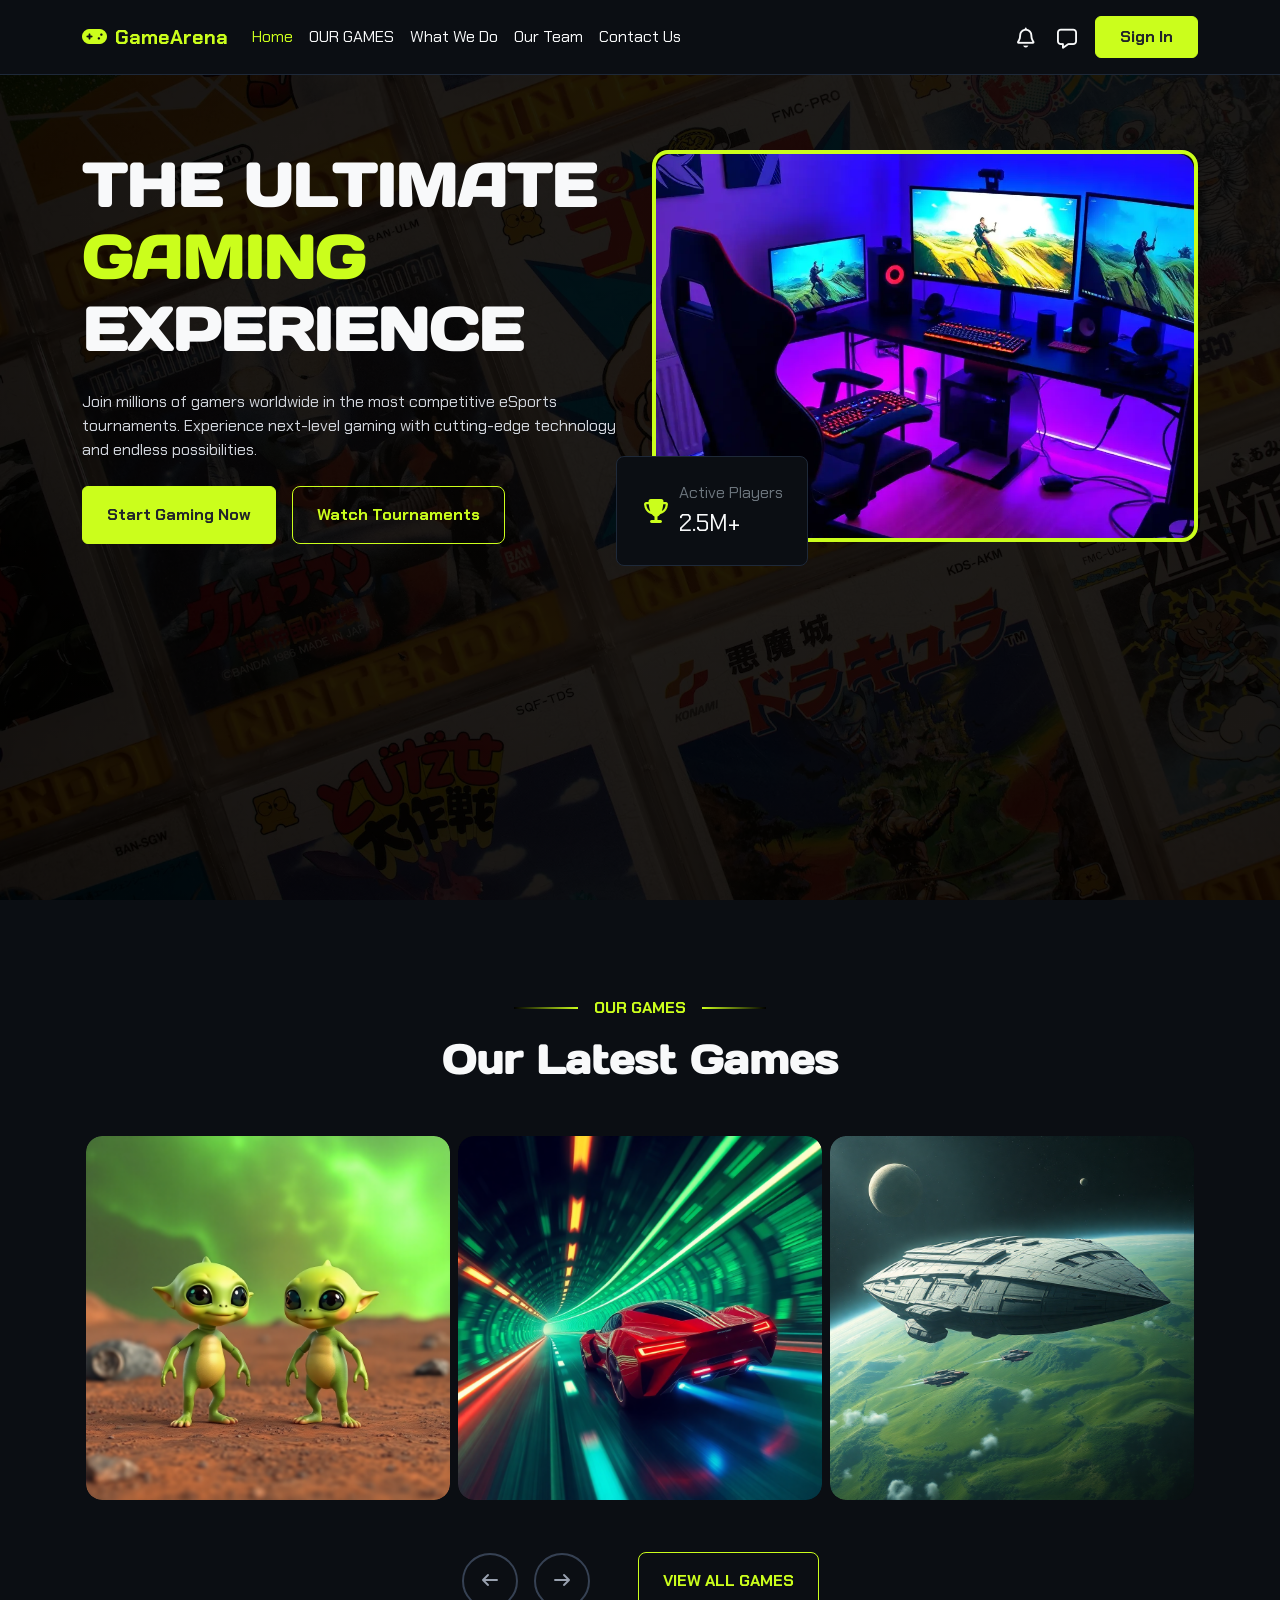
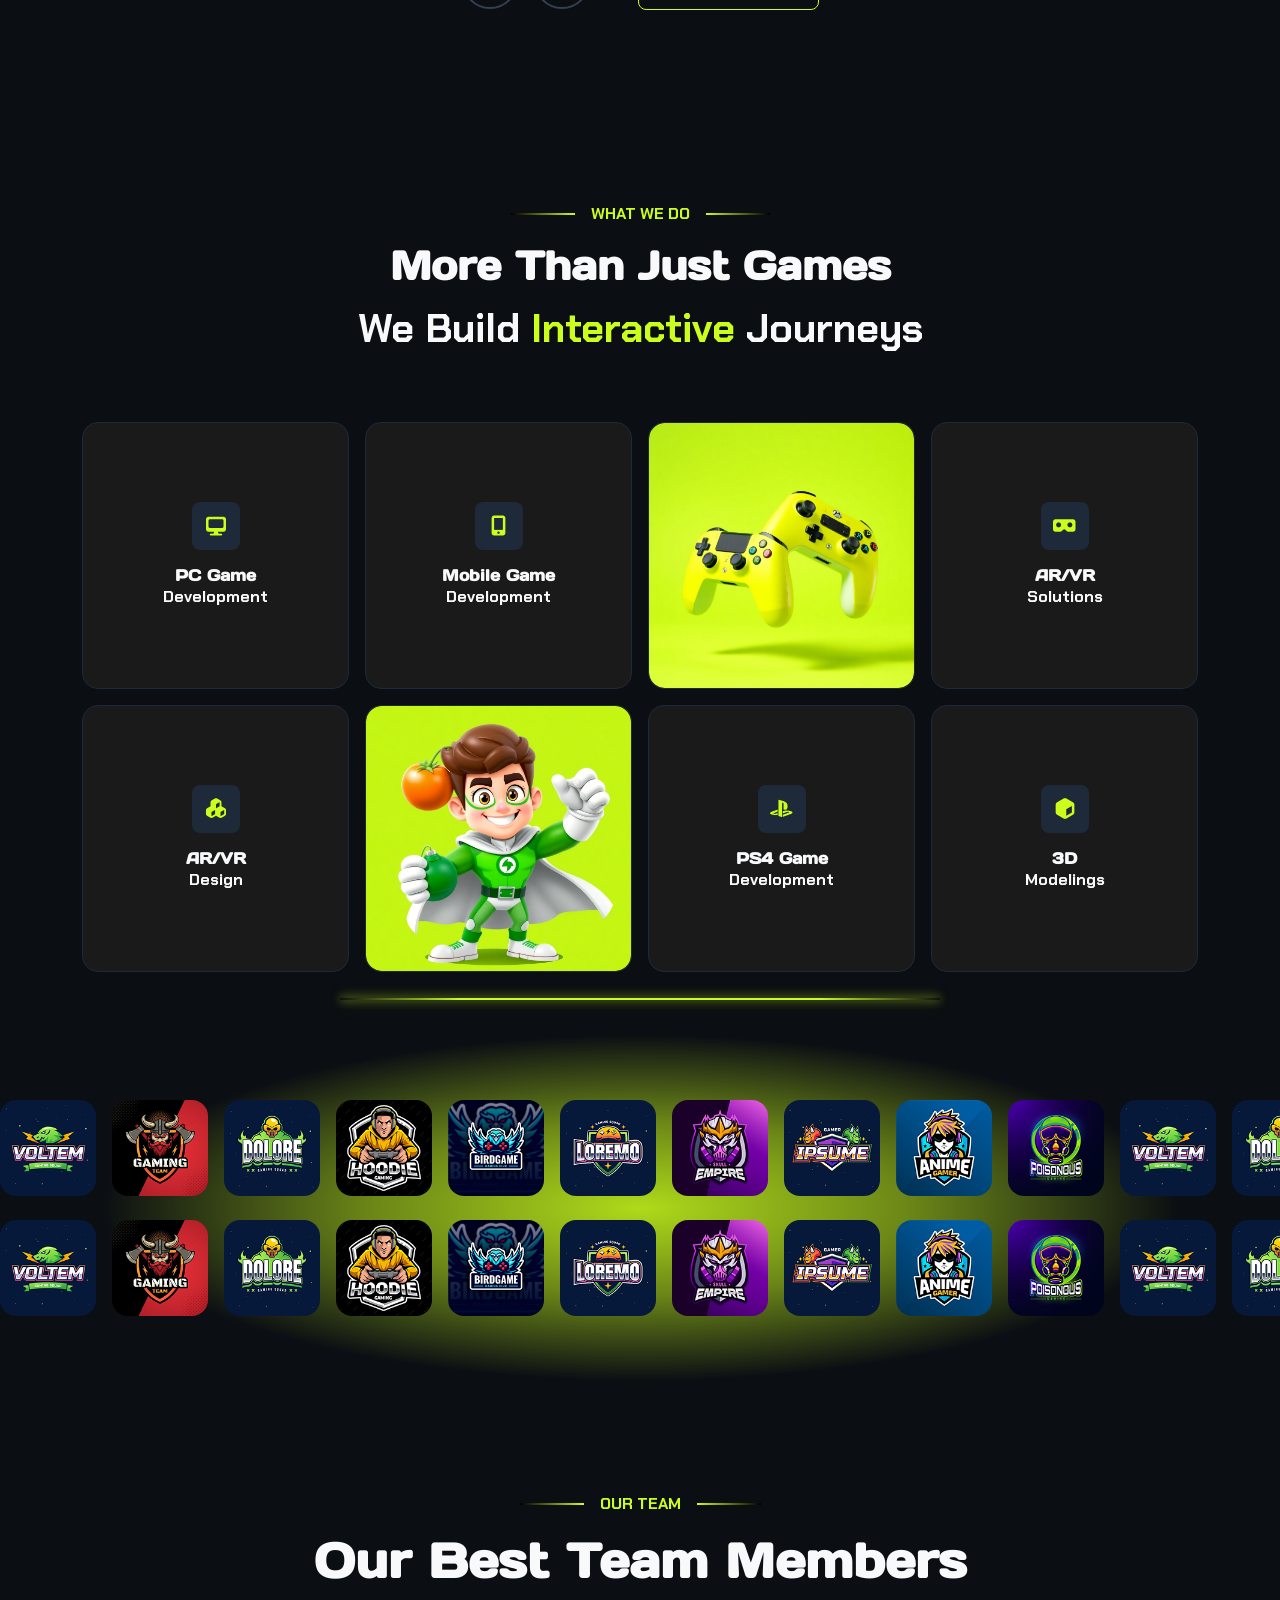
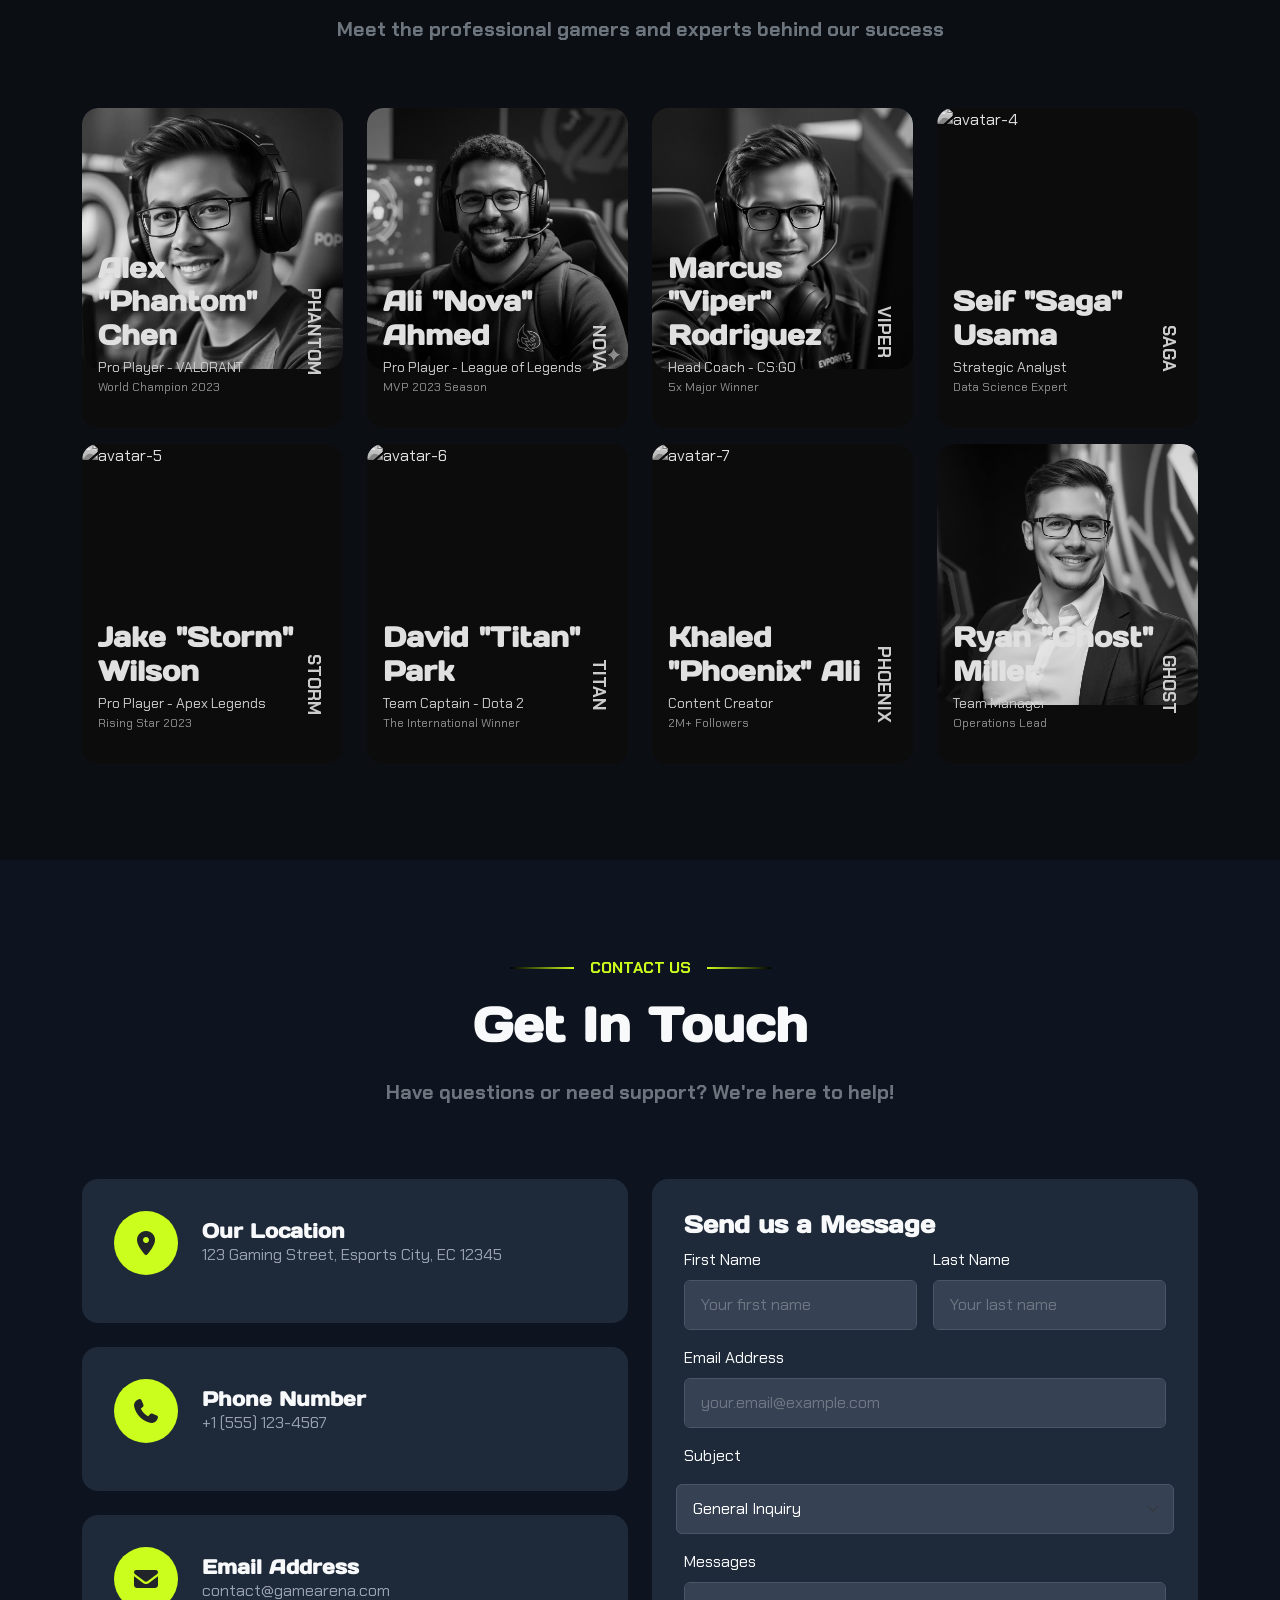
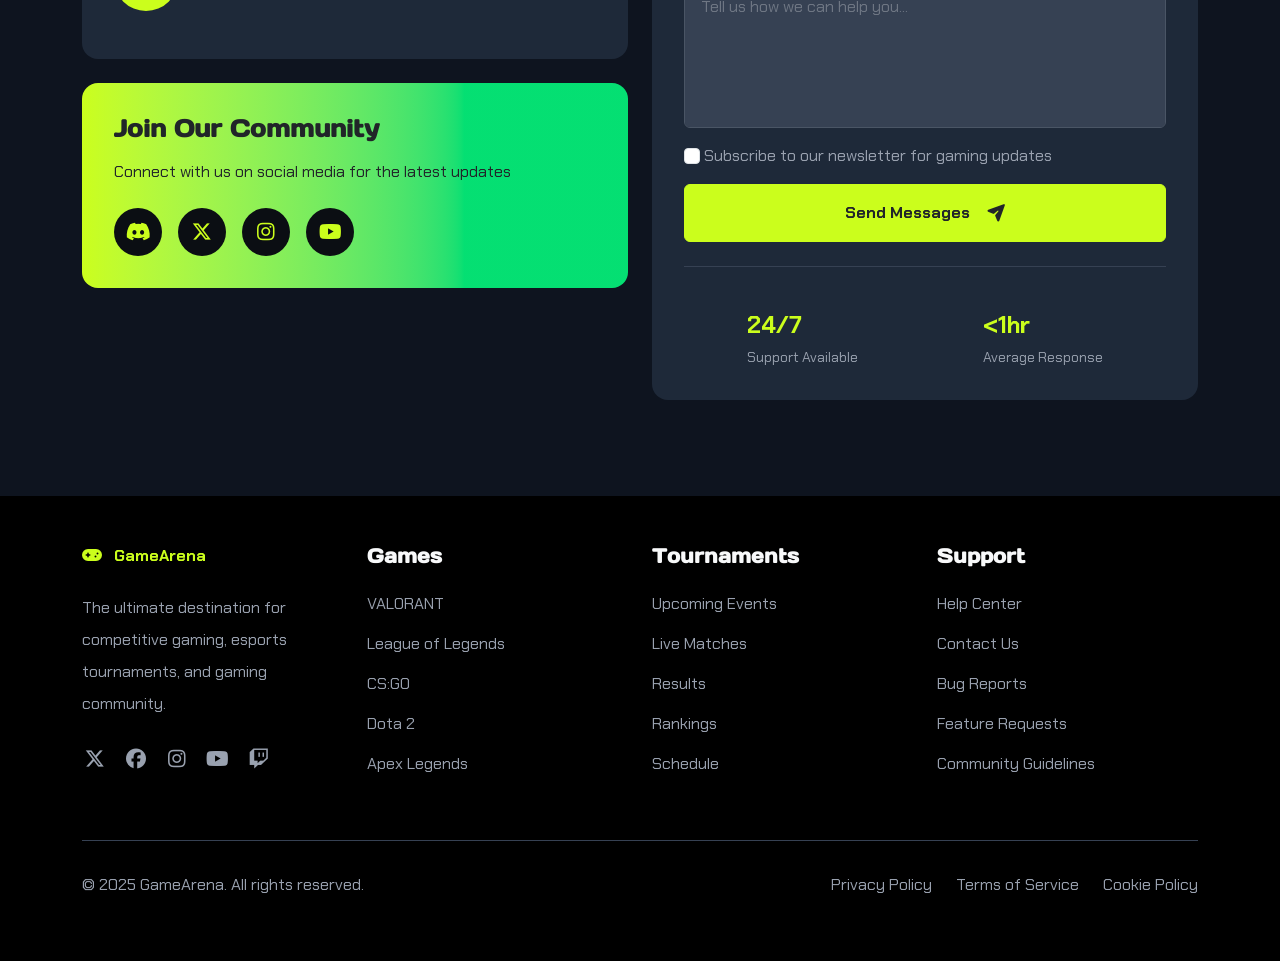
==== commit 1df84fde: "Games Arena" ====
--- a/index.html
+++ b/index.html
@@ -16,6 +16,7 @@
       href="https://fonts.googleapis.com/css2?family=Days+One&display=swap"
       rel="stylesheet"
     />
+    <link rel="preload" as="image" href="./images/hero-bg.webp" type="image/webp" fetchpriority="high">
     <link rel="stylesheet" href="./css/all.min.css" />
     <link rel="stylesheet" href="./css/bootstrap.min.css" />
     <link rel="stylesheet" href="./css/style.min.css" />
@@ -1393,7 +1394,7 @@
               <div class="inner position-relative h-80 cursor-pointer">
                 <figure class="m-0">
                   <img
-                    src="./images/avatar-1.png"
+                    src="./images/avatar-1.webp"
                     class="w-100 object-fit-cover d-block rounded-4"
                     alt="avatar-1"
                   />
@@ -1418,7 +1419,7 @@
               <div class="inner position-relative h-80 cursor-pointer">
                 <figure class="m-0">
                   <img
-                    src="./images/avatar-2.png"
+                    src="./images/avatar-2.webp"
                     class="w-100 object-fit-cover d-block rounded-4"
                     alt="avatar-2"
                   />
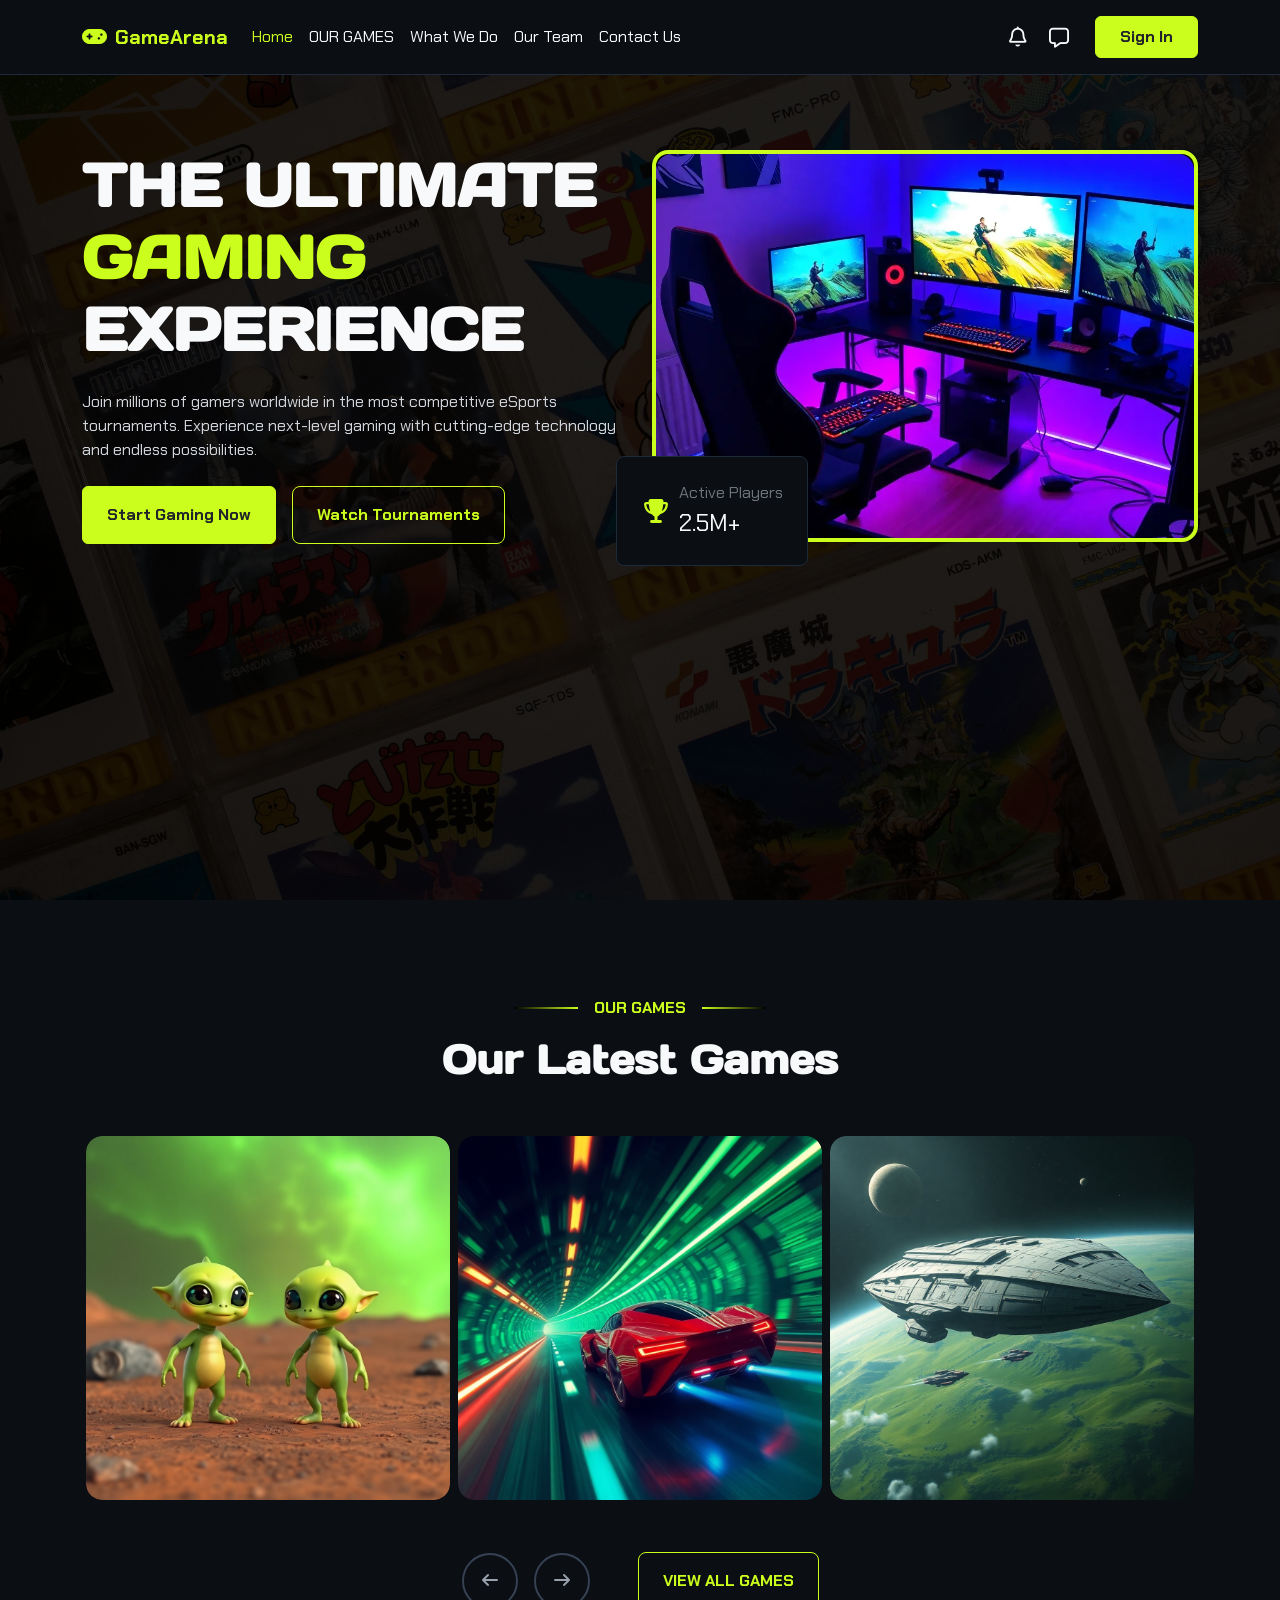
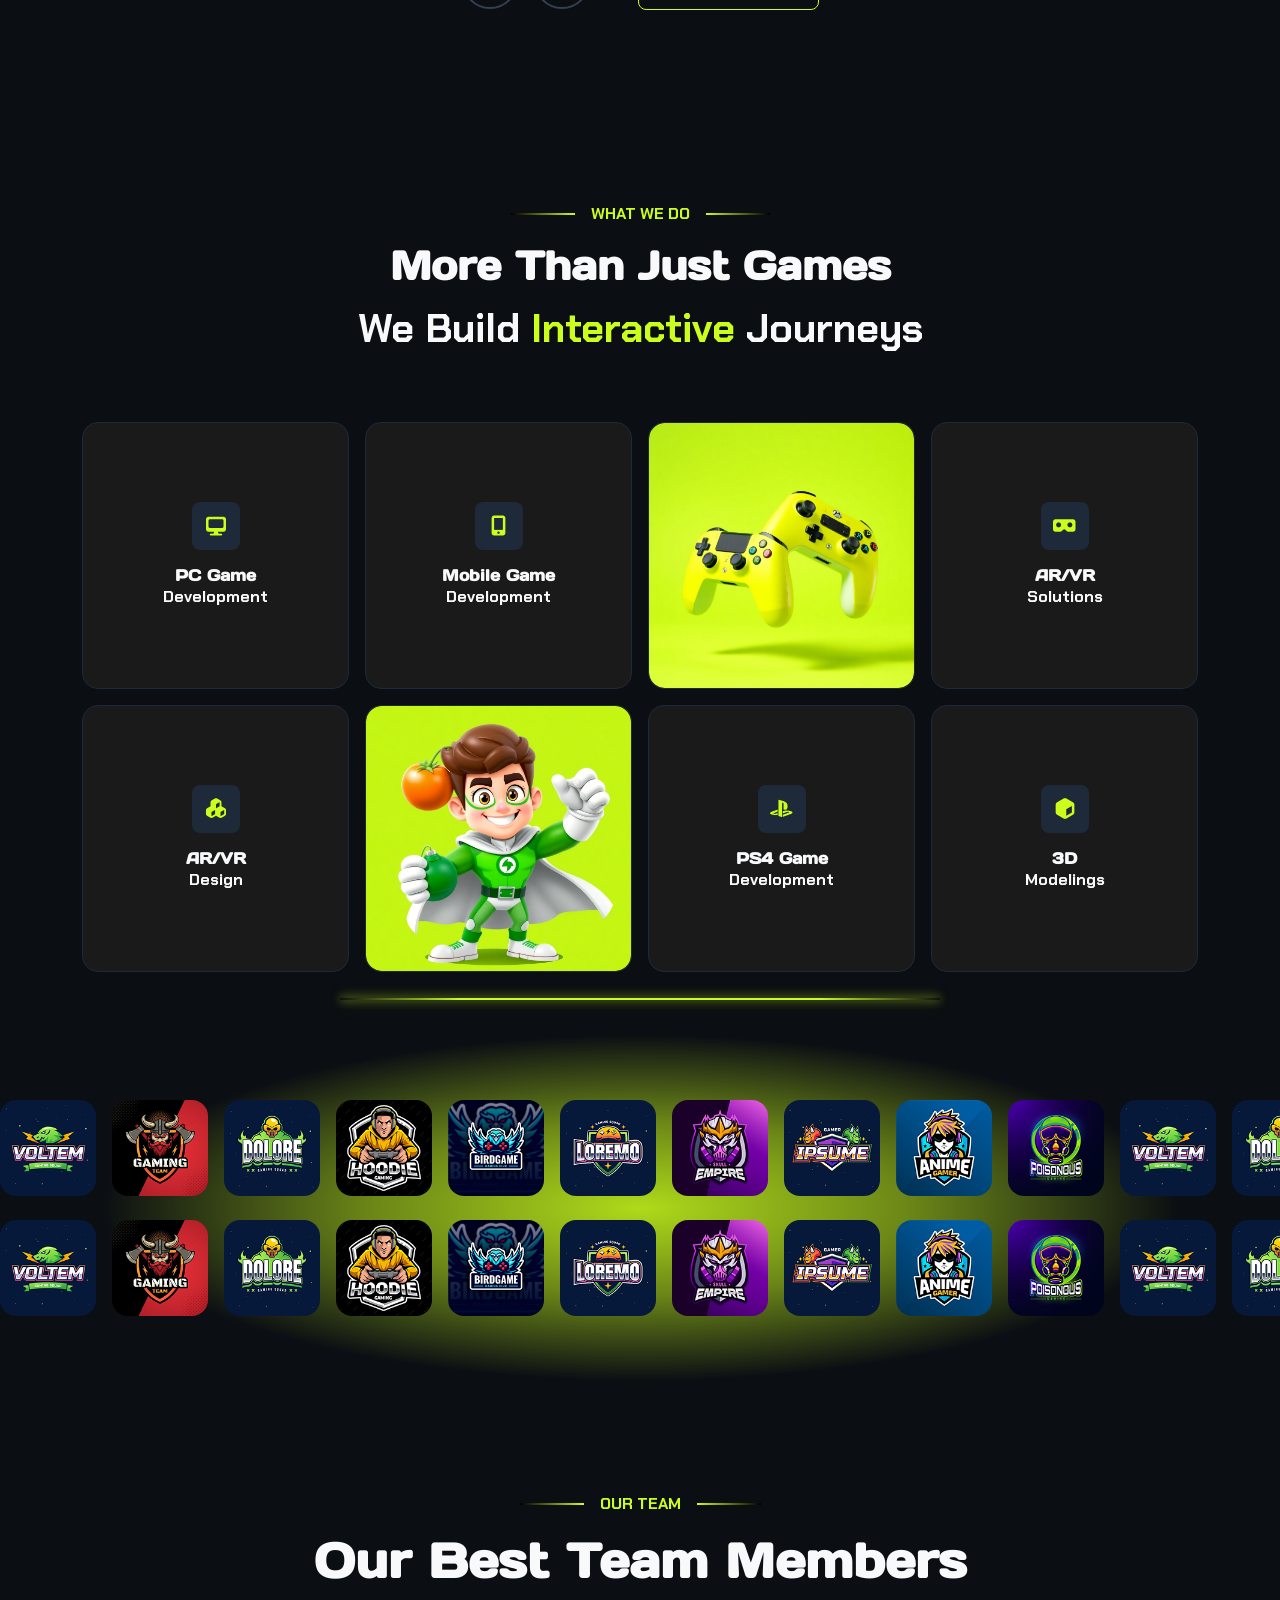
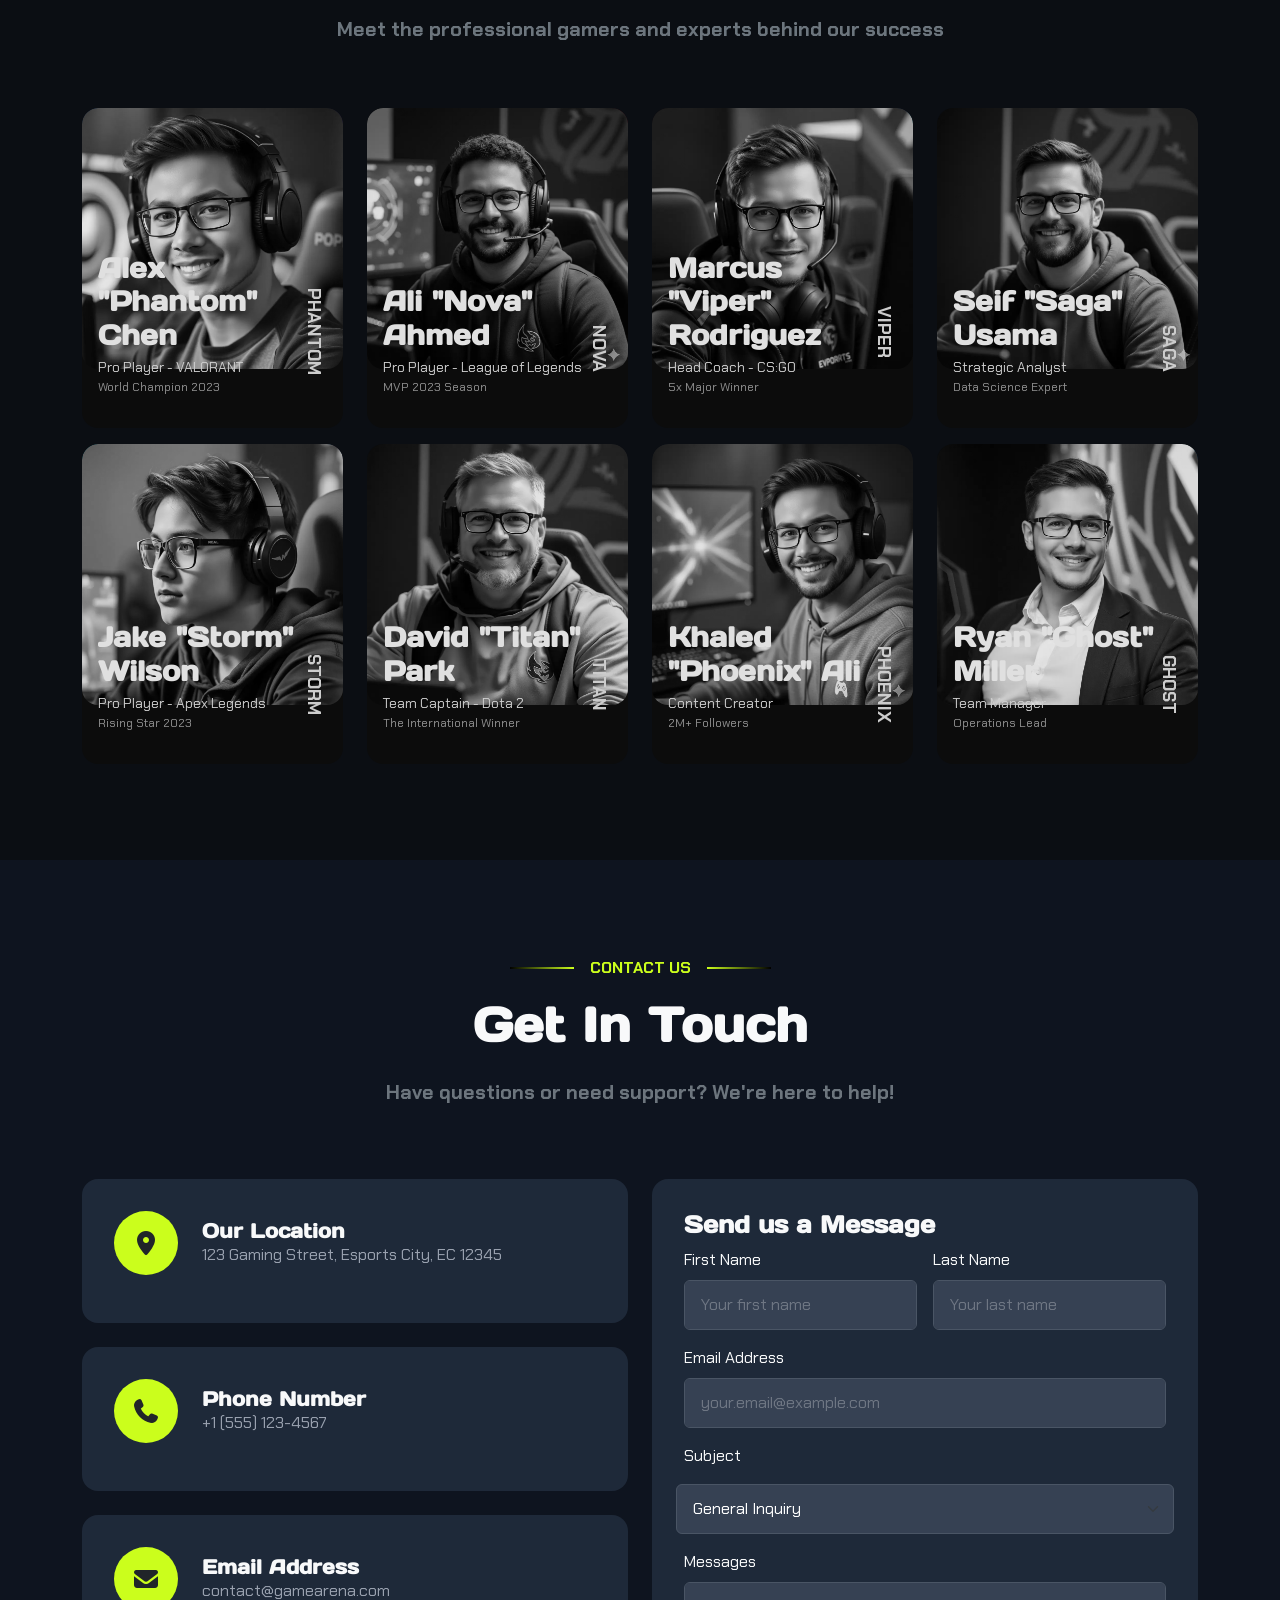
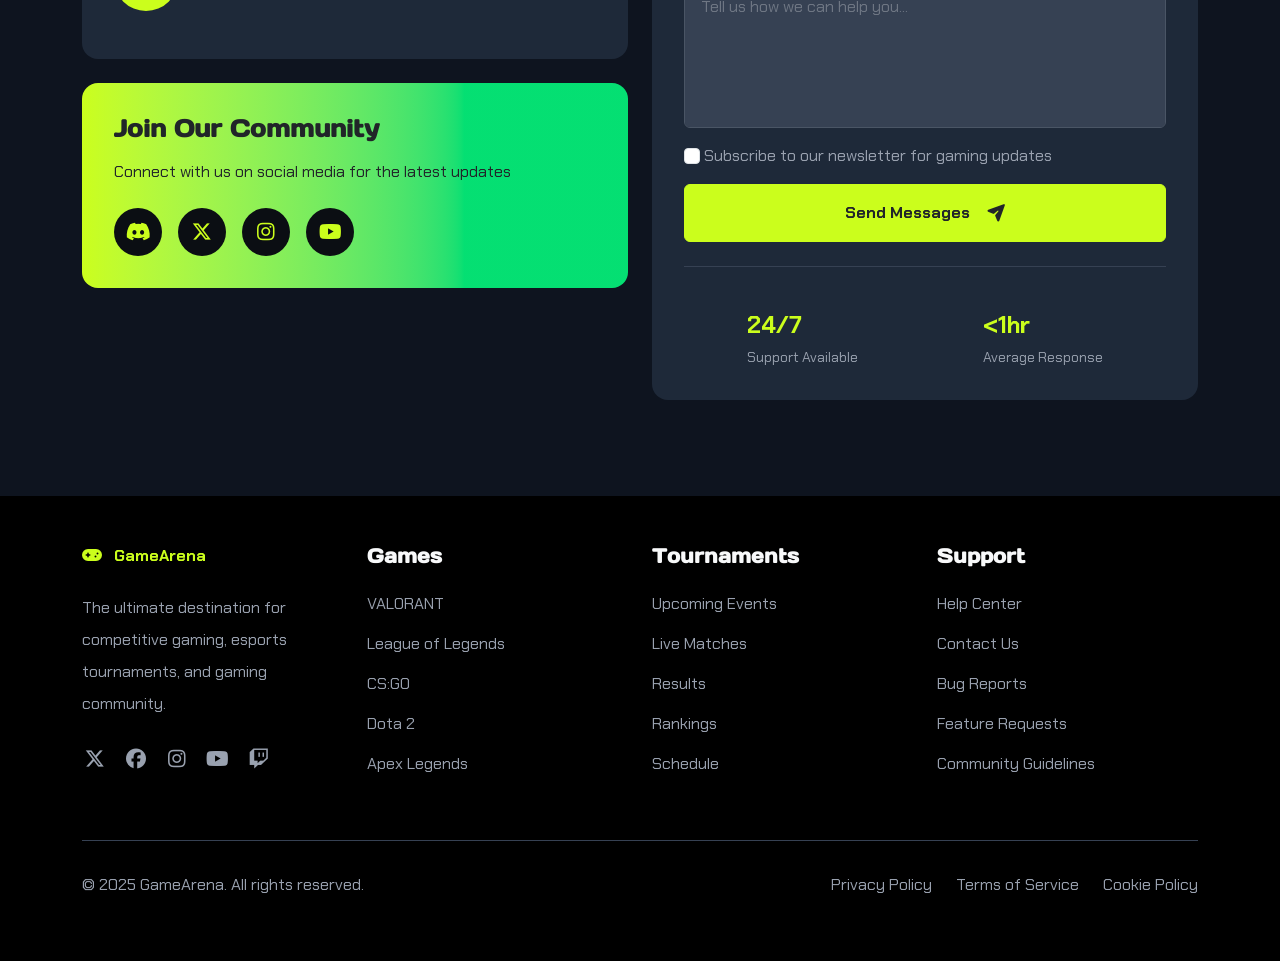
==== commit dae1a262: "Games Arena" ====
--- a/index.html
+++ b/index.html
@@ -24,94 +24,73 @@
   </head>
 
   <body data-bs-spy="scroll" data-bs-target="#navId">
-    <nav class="navbar navbar-expand-lg bg-dark py-3 fixed-top" id="navId">
-      <div class="container">
-        <a
-          class="navbar-brand text-primary fw-bold d-flex align-items-center"
-          href="#"
-        >
-          <span class="fa-solid fa-gamepad me-2"></span>
-          GameArena
-        </a>
+  <nav class="navbar navbar-expand-lg bg-dark py-3 fixed-top" id="navId">
+  <div class="container">
+    <a class="navbar-brand text-primary fw-bold d-flex align-items-center" href="#">
+      <span class="fa-solid fa-gamepad me-2"></span>
+      GameArena
+    </a>
+    <div class="d-flex align-items-center gap-3 d-lg-none">
+      <a href="#" class="text-light transition-colors hover-text-primary cursor-pointer d-flex align-items-center">
+        <span class="fa-regular fa-bell fa-lg"></span>
+      </a>
+      <a href="#" class="text-light transition-colors hover-text-primary cursor-pointer d-flex align-items-center">
+        <span class="fa-regular fa-message fa-lg"></span>
+      </a>
+      <button
+        class="navbar-toggler border-0 p-0 ms-2"
+        type="button"
+        data-bs-toggle="collapse"
+        data-bs-target="#navbarSupportedContent"
+        aria-controls="navbarSupportedContent"
+        aria-expanded="false"
+        aria-label="Toggle navigation"
+      >
+        <span class="fa-solid fa-bars text-light fa-xl transition-colors hover-text-primary"></span>
+      </button>
+    </div>
+    <div class="collapse navbar-collapse" id="navbarSupportedContent">
+      <ul class="navbar-nav me-auto mb-2 mb-lg-0 align-items-lg-center">
+        <li class="nav-item">
+          <a class="nav-link active text-light" aria-current="page" href="#hero">Home</a>
+        </li>
+        <li class="nav-item">
+          <a class="nav-link text-light transition-colors hover-text-primary" href="#latest-games">OUR GAMES</a>
+        </li>
+        <li class="nav-item">
+          <a class="nav-link text-light transition-colors hover-text-primary" href="#what-we-do">What We Do</a>
+        </li>
+        <li class="nav-item">
+          <a class="nav-link text-light transition-colors hover-text-primary" href="#team-members">Our Team</a>
+        </li>
+        <li class="nav-item">
+          <a class="nav-link text-light transition-colors hover-text-primary" href="#contact">Contact Us</a>
+        </li>
+      </ul>
 
-        <button
-          class="navbar-toggler"
-          type="button"
-          data-bs-toggle="collapse"
-          data-bs-target="#navbarSupportedContent"
-          aria-controls="navbarSupportedContent"
-          aria-expanded="false"
-          aria-label="Toggle navigation"
-        >
-          <span
-            class="fa-solid fa-bars text-light fa-xl transition-colors hover-text-primary"
-          ></span>
+      
+      <div class="d-flex flex-column flex-lg-row align-items-lg-center gap-3 mt-3 mt-lg-0">
+        
+        
+        <div class="d-none d-lg-flex align-items-center gap-3 me-2">
+          <a href="#" class="text-light transition-colors hover-text-primary cursor-pointer">
+            <span class="fa-regular fa-bell fa-lg"></span>
+          </a>
+          <a href="#" class="text-light transition-colors hover-text-primary cursor-pointer">
+            <span class="fa-regular fa-message fa-lg"></span>
+          </a>
+        </div>
+
+        
+        <button class="btn btn-primary btn-background text-dark transition-colors fw-bold position-relative btn-shine px-4 py-2 w-100 w-lg-auto">
+          Sign In
         </button>
+      </div>
 
-        <div class="collapse navbar-collapse" id="navbarSupportedContent">
-          <ul class="navbar-nav me-auto mb-2 mb-lg-0 align-items-lg-center">
-            <li class="nav-item">
-              <a
-                class="nav-link active text-light"
-                aria-current="page"
-                href="#hero"
-                >Home</a
-              >
-            </li>
-            <li class="nav-item">
-              <a
-                class="nav-link text-light transition-colors hover-text-primary"
-                href="#latest-games"
-                >OUR GAMES</a
-              >
-            </li>
-            <li class="nav-item">
-              <a
-                class="nav-link text-light transition-colors hover-text-primary"
-                href="#what-we-do"
-                >What We Do</a
-              >
-            </li>
-            <li class="nav-item">
-              <a
-                class="nav-link text-light transition-colors hover-text-primary"
-                href="#team-members"
-                >Our Team</a
-              >
-            </li>
-            <li class="nav-item">
-              <a
-                class="nav-link text-light transition-colors hover-text-primary"
-                href="#contact"
-                >Contact Us</a
-              >
-            </li>
-          </ul>
+    </div>
 
-          <div
-            class="d-flex flex-column flex-lg-row align-items-lg-center gap-3"
-          >
-            <div
-              class="text-light transition-colors hover-text-primary cursor-pointer d-flex align-items-center"
-            >
-              <span class="fa-regular fa-bell fa-lg"></span>
-              <span class="d-lg-none ms-2">Notifications</span>
-            </div>
-            <div
-              class="text-light transition-colors hover-text-primary cursor-pointer d-flex align-items-center"
-            >
-              <span class="fa-regular fa-message fa-lg"></span>
-              <span class="d-lg-none ms-2">Messages</span>
-            </div>
-            <button
-              class="btn btn-primary btn-background text-dark transition-colors fw-bold position-relative btn-shine px-4 py-2"
-            >
-              Sign In
-            </button>
-          </div>
-        </div>
-      </div>
-    </nav>
+  </div>
+</nav>
     <main>
       <section
         id="hero"
@@ -1446,7 +1425,7 @@
               <div class="inner position-relative h-80 cursor-pointer">
                 <figure class="m-0">
                   <img
-                    src="./images/avatar-3.png"
+                    src="./images/avatar-3.webp"
                     class="w-100 object-fit-cover d-block rounded-4"
                     alt="avatar-3"
                   />
@@ -1471,7 +1450,7 @@
               <div class="inner position-relative h-80 cursor-pointer">
                 <figure class="m-0">
                   <img
-                    src="./images/avatar-4.png"
+                    src="./images/avatar-4.webp"
                     class="w-100 object-fit-cover d-block rounded-4"
                     alt="avatar-4"
                   />
@@ -1496,7 +1475,7 @@
               <div class="inner position-relative h-80 cursor-pointer">
                 <figure class="m-0">
                   <img
-                    src="./images/avatar-5.png"
+                    src="./images/avatar-5.webp"
                     class="w-100 object-fit-cover d-block rounded-4"
                     alt="avatar-5"
                   />
@@ -1523,7 +1502,7 @@
               <div class="inner position-relative h-80 cursor-pointer">
                 <figure class="m-0">
                   <img
-                    src="./images/avatar-6.png"
+                    src="./images/avatar-6.webp"
                     class="w-100 object-fit-cover d-block rounded-4"
                     alt="avatar-6"
                   />
@@ -1548,7 +1527,7 @@
               <div class="inner position-relative h-80 cursor-pointer">
                 <figure class="m-0">
                   <img
-                    src="./images/avatar-7.png"
+                    src="./images/avatar-7.webp"
                     class="w-100 object-fit-cover d-block rounded-4"
                     alt="avatar-7"
                   />
@@ -1573,7 +1552,7 @@
               <div class="inner position-relative h-80 cursor-pointer">
                 <figure class="m-0">
                   <img
-                    src="./images/avatar-8.png"
+                    src="./images/avatar-8.webp"
                     class="w-100 object-fit-cover d-block rounded-4"
                     alt="avatar-8"
                   />
@@ -1610,205 +1589,218 @@
               Have questions or need support? We're here to help!
             </p>
           </div>
-          <div class="row mt-5 gy-4">
-            <div class="col-lg-6 d-flex flex-column gap-4">
-              <div>
-                <div class="bg-gray-800 p-32 rounded-4">
-                  <div class="d-flex align-items-center mb-3 column-gap-4">
-                    <div
-                      class="d-flex justify-content-center align-items-center w-64 h-64 bg-primary rounded-circle"
-                    >
-                      <span
-                        class="fa-solid fa-map-marker-alt text-dark fa-xl"
-                      ></span>
-                    </div>
-                    <div>
-                      <h3 class="fs-5 fw-bold m-0">Our Location</h3>
-                      <p class="text-gray-400 m-0">
-                        123 Gaming Street, Esports City, EC 12345
-                      </p>
-                    </div>
-                  </div>
-                </div>
-              </div>
-              <div>
-                <div class="bg-gray-800 p-32 rounded-4">
-                  <div class="d-flex align-items-center mb-3 column-gap-4">
-                    <div
-                      class="d-flex justify-content-center align-items-center w-64 h-64 bg-primary rounded-circle"
-                    >
-                      <span class="fa-solid fa-phone text-dark fa-xl"></span>
-                    </div>
-                    <div>
-                      <h3 class="fs-5 fw-bold m-0">Phone Number</h3>
-                      <p class="text-gray-400 m-0">+1 (555) 123-4567</p>
-                    </div>
-                  </div>
-                </div>
-              </div>
-              <div>
-                <div class="bg-gray-800 p-32 rounded-4">
-                  <div class="d-flex align-items-center mb-3 column-gap-4">
-                    <div
-                      class="d-flex justify-content-center align-items-center w-64 h-64 bg-primary rounded-circle"
-                    >
-                      <span class="fa-solid fa-envelope text-dark fa-xl"></span>
-                    </div>
-                    <div>
-                      <h3 class="fs-5 fw-bold m-0">Email Address</h3>
-                      <p class="text-gray-400 m-0">contact@gamearena.com</p>
-                    </div>
-                  </div>
-                </div>
-              </div>
-              <div class="p-32 rounded-4 text-dark bg-linear">
-                <h3 class="fs-4 fw-bold mb-3">Join Our Community</h3>
-                <p class="mb-4">
-                  Connect with us on social media for the latest updates
-                </p>
-                <div class="d-flex align-items-center column-gap-3">
-                  <div
-                    class="w-48 h-48 bg-dark d-flex justify-content-center align-items-center cursor-pointer rounded-circle transition-colors"
-                  >
-                    <span
-                      class="fa-brands fa-discord text-primary fa-lg"
-                    ></span>
-                  </div>
-                  <div
-                    class="w-48 h-48 bg-dark d-flex justify-content-center align-items-center cursor-pointer rounded-circle transition-colors"
-                  >
-                    <span
-                      class="fa-brands fa-x-twitter text-primary fa-lg"
-                    ></span>
-                  </div>
-                  <div
-                    class="w-48 h-48 bg-dark d-flex justify-content-center align-items-center cursor-pointer rounded-circle transition-colors"
-                  >
-                    <span
-                      class="fa-brands fa-instagram text-primary fa-lg"
-                    ></span>
-                  </div>
-                  <div
-                    class="w-48 h-48 bg-dark d-flex justify-content-center align-items-center cursor-pointer rounded-circle transition-colors"
-                  >
-                    <span
-                      class="fa-brands fa-youtube text-primary fa-lg"
-                    ></span>
-                  </div>
-                </div>
-              </div>
-            </div>
-            <div class="col-lg-6">
-              <div class="inner bg-gray-800 p-32 rounded-4">
-                <h3 class="fs-4 fw-bold">Send us a Message</h3>
-                <form class="row g-3">
-                  <div class="col-md-6">
-                    <label for="input-first" class="form-label"
-                      >First Name</label
-                    >
-                    <input
-                      type="text"
-                      class="form-control bg-gray-700 text-white"
-                      id="input-first"
-                      name="fname"
-                      placeholder="Your first name"
-                      required
-                    />
-                  </div>
-                  <div class="col-md-6">
-                    <label for="input-last" class="form-label"
-                      >Last Name
-                    </label>
-                    <input
-                      type="text"
-                      class="form-control bg-gray-700 text-white"
-                      id="input-last"
-                      name="lname"
-                      placeholder="Your last name"
-                      required
-                    />
-                  </div>
-                  <div class="col-12">
-                    <label for="inputEmail" class="form-label"
-                      >Email Address</label
-                    >
-                    <input
-                      type="email"
-                      class="form-control bg-gray-700 text-white"
-                      id="inputEmail"
-                      name="email"
-                      placeholder="your.email@example.com"
-                      required
-                    />
-                  </div>
-                  <label for="select">Subject</label>
-                  <select
-                    class="form-select bg-gray-700 text-white"
-                    id="select"
-                    aria-label="Default select example"
-                    name="subject"
-                  >
-                    <option value="general" selected>General Inquiry</option>
-                    <option value="tournament">Tournament Support</option>
-                    <option value="technical">Technical Issue</option>
-                    <option value="partnership">Partnership</option>
-                    <option value="media">Media Request</option>
-                  </select>
-                  <div>
-                    <label for="floatingTextarea" class="form-label"
-                      >Messages</label
-                    >
-                    <textarea
-                      class="form-control bg-gray-700 text-white"
-                      rows="5"
-                      cols="5"
-                      placeholder="Tell us how we can help you..."
-                      id="floatingTextarea"
-                      name="Message"
-                    ></textarea>
-                  </div>
-                  <div>
-                    <input
-                      class="form-check-input"
-                      type="checkbox"
-                      value=""
-                      id="checkIndeterminate"
-                      name="newsletter"
-                    />
-                    <label
-                      class="form-check-label text-gray-400"
-                      for="checkIndeterminate"
-                    >
-                      Subscribe to our newsletter for gaming updates
-                    </label>
-                  </div>
-                  <div class="col-12">
-                    <button
-                      type="submit"
-                      class="d-flex justify-content-center align-items-center w-100 btn btn-primary btn-background text-dark transition-colors fw-bold position-relative btn-shine px-4 py-3"
-                    >
-                      Send Messages
-                      <span class="fa-solid fa-paper-plane ms-3"></span>
-                    </button>
-                  </div>
-                </form>
-                <div class="pt-32 border-top mt-4">
-                  <div
-                    class="d-flex justify-content-center align-items-center justify-content-around mt-2"
-                  >
-                    <div>
-                      <div class="text-primary mb-1 fs-4 fw-bold">24/7</div>
-                      <div class="text-gray-400 fs-7">Support Available</div>
-                    </div>
-                    <div>
-                      <div class="text-primary mb-1 fs-4 fw-bold">&lt;1hr</div>
-                      <div class="text-gray-400 fs-7">Average Response</div>
-                    </div>
-                  </div>
-                </div>
-              </div>
-            </div>
-          </div>
+<div class="row mt-5 gy-4">
+  <div class="col-lg-6 d-flex flex-column gap-4">
+    
+    <!-- Our Location -->
+    <div>
+      <div class="bg-gray-800 p-32 rounded-4">
+        <div class="d-flex align-items-center mb-3 column-gap-4">
+          
+          <div
+            class="d-flex justify-content-center align-items-center w-64 h-64 bg-primary rounded-circle flex-shrink-0"
+          >
+            <span
+              class="fa-solid fa-map-marker-alt text-dark fa-xl"
+            ></span>
+          </div>
+          <div>
+            <h3 class="fs-5 fw-bold m-0">Our Location</h3>
+            <p class="text-gray-400 m-0">
+              123 Gaming Street, Esports City, EC 12345
+            </p>
+          </div>
+        </div>
+      </div>
+    </div>
+
+    <!-- Phone Number -->
+    <div>
+      <div class="bg-gray-800 p-32 rounded-4">
+        <div class="d-flex align-items-center mb-3 column-gap-4">
+         
+          <div
+            class="d-flex justify-content-center align-items-center w-64 h-64 bg-primary rounded-circle flex-shrink-0"
+          >
+            <span class="fa-solid fa-phone text-dark fa-xl"></span>
+          </div>
+          <div>
+            <h3 class="fs-5 fw-bold m-0">Phone Number</h3>
+            <p class="text-gray-400 m-0">+1 (555) 123-4567</p>
+          </div>
+        </div>
+      </div>
+    </div>
+
+    <!-- Email Address -->
+    <div>
+      <div class="bg-gray-800 p-32 rounded-4">
+        <div class="d-flex align-items-center mb-3 column-gap-4">
+        
+          <div
+            class="d-flex justify-content-center align-items-center w-64 h-64 bg-primary rounded-circle flex-shrink-0"
+          >
+            <span class="fa-solid fa-envelope text-dark fa-xl"></span>
+          </div>
+          <div>
+            <h3 class="fs-5 fw-bold m-0">Email Address</h3>
+            <p class="text-gray-400 m-0">contact@gamearena.com</p>
+          </div>
+        </div>
+      </div>
+    </div>
+
+    <!-- Join Our Community -->
+    <div class="p-32 rounded-4 text-dark bg-linear">
+      <h3 class="fs-4 fw-bold mb-3">Join Our Community</h3>
+      <p class="mb-4">
+        Connect with us on social media for the latest updates
+      </p>
+      <div class="d-flex align-items-center column-gap-3">
+        <div
+          class="w-48 h-48 bg-dark d-flex justify-content-center align-items-center cursor-pointer rounded-circle transition-colors"
+        >
+          <span
+            class="fa-brands fa-discord text-primary fa-lg"
+          ></span>
+        </div>
+        <div
+          class="w-48 h-48 bg-dark d-flex justify-content-center align-items-center cursor-pointer rounded-circle transition-colors"
+        >
+          <span
+            class="fa-brands fa-x-twitter text-primary fa-lg"
+          ></span>
+        </div>
+        <div
+          class="w-48 h-48 bg-dark d-flex justify-content-center align-items-center cursor-pointer rounded-circle transition-colors"
+        >
+          <span
+            class="fa-brands fa-instagram text-primary fa-lg"
+          ></span>
+        </div>
+        <div
+          class="w-48 h-48 bg-dark d-flex justify-content-center align-items-center cursor-pointer rounded-circle transition-colors"
+        >
+          <span
+            class="fa-brands fa-youtube text-primary fa-lg"
+          ></span>
+        </div>
+      </div>
+    </div>
+  </div>
+
+  <!-- Send us a Message Form -->
+  <div class="col-lg-6">
+    <div class="inner bg-gray-800 p-32 rounded-4">
+      <h3 class="fs-4 fw-bold">Send us a Message</h3>
+      <form class="row g-3">
+        <div class="col-md-6">
+          <label for="input-first" class="form-label"
+            >First Name</label
+          >
+          <input
+            type="text"
+            class="form-control bg-gray-700 text-white"
+            id="input-first"
+            name="fname"
+            placeholder="Your first name"
+            required
+          />
+        </div>
+        <div class="col-md-6">
+          <label for="input-last" class="form-label"
+            >Last Name
+          </label>
+          <input
+            type="text"
+            class="form-control bg-gray-700 text-white"
+            id="input-last"
+            name="lname"
+            placeholder="Your last name"
+            required
+          />
+        </div>
+        <div class="col-12">
+          <label for="inputEmail" class="form-label"
+            >Email Address</label
+          >
+          <input
+            type="email"
+            class="form-control bg-gray-700 text-white"
+            id="inputEmail"
+            name="email"
+            placeholder="your.email@example.com"
+            required
+          />
+        </div>
+        <label for="select">Subject</label>
+        <select
+          class="form-select bg-gray-700 text-white"
+          id="select"
+          aria-label="Default select example"
+          name="subject"
+        >
+          <option value="general" selected>General Inquiry</option>
+          <option value="tournament">Tournament Support</option>
+          <option value="technical">Technical Issue</option>
+          <option value="partnership">Partnership</option>
+          <option value="media">Media Request</option>
+        </select>
+        <div>
+          <label for="floatingTextarea" class="form-label"
+            >Messages</label
+          >
+          <textarea
+            class="form-control bg-gray-700 text-white"
+            rows="5"
+            cols="5"
+            placeholder="Tell us how we can help you..."
+            id="floatingTextarea"
+            name="Message"
+          ></textarea>
+        </div>
+        <div>
+          <input
+            class="form-check-input"
+            type="checkbox"
+            value=""
+            id="checkIndeterminate"
+            name="newsletter"
+          />
+          <label
+            class="form-check-label text-gray-400"
+            for="checkIndeterminate"
+          >
+            Subscribe to our newsletter for gaming updates
+          </label>
+        </div>
+        <div class="col-12">
+          <button
+            type="submit"
+            class="d-flex justify-content-center align-items-center w-100 btn btn-primary btn-background text-dark transition-colors fw-bold position-relative btn-shine px-4 py-3"
+          >
+            Send Messages
+            <span class="fa-solid fa-paper-plane ms-3"></span>
+          </button>
+        </div>
+      </form>
+      <div class="pt-32 border-top mt-4">
+        <div
+          class="d-flex justify-content-center align-items-center justify-content-around mt-2"
+        >
+          <div>
+            <div class="text-primary mb-1 fs-4 fw-bold">24/7</div>
+            <div class="text-gray-400 fs-7">Support Available</div>
+          </div>
+          <div>
+            <div class="text-primary mb-1 fs-4 fw-bold">&lt;1hr</div>
+            <div class="text-gray-400 fs-7">Average Response</div>
+          </div>
+        </div>
+      </div>
+    </div>
+  </div>
+</div>
         </div>
       </section>
     </main>
--- a/css/layout.css
+++ b/css/layout.css
@@ -1,3 +1,20 @@
+@media screen and (max-width: 767.98px) {
+  .absolute {
+    left: 0px !important;    
+    bottom: -15px !important;  
+  }
+
+  .absolute .bg-dark {
+    padding: 14px 10px !important; 
+  }
+
+  .absolute .fs-4 {
+    font-size: 1.1rem !important;  
+  }
+
+ 
+}
+
 @media screen and (min-width: 768px) {
     .fs-2 {
         font-size: 2.8125rem !important;
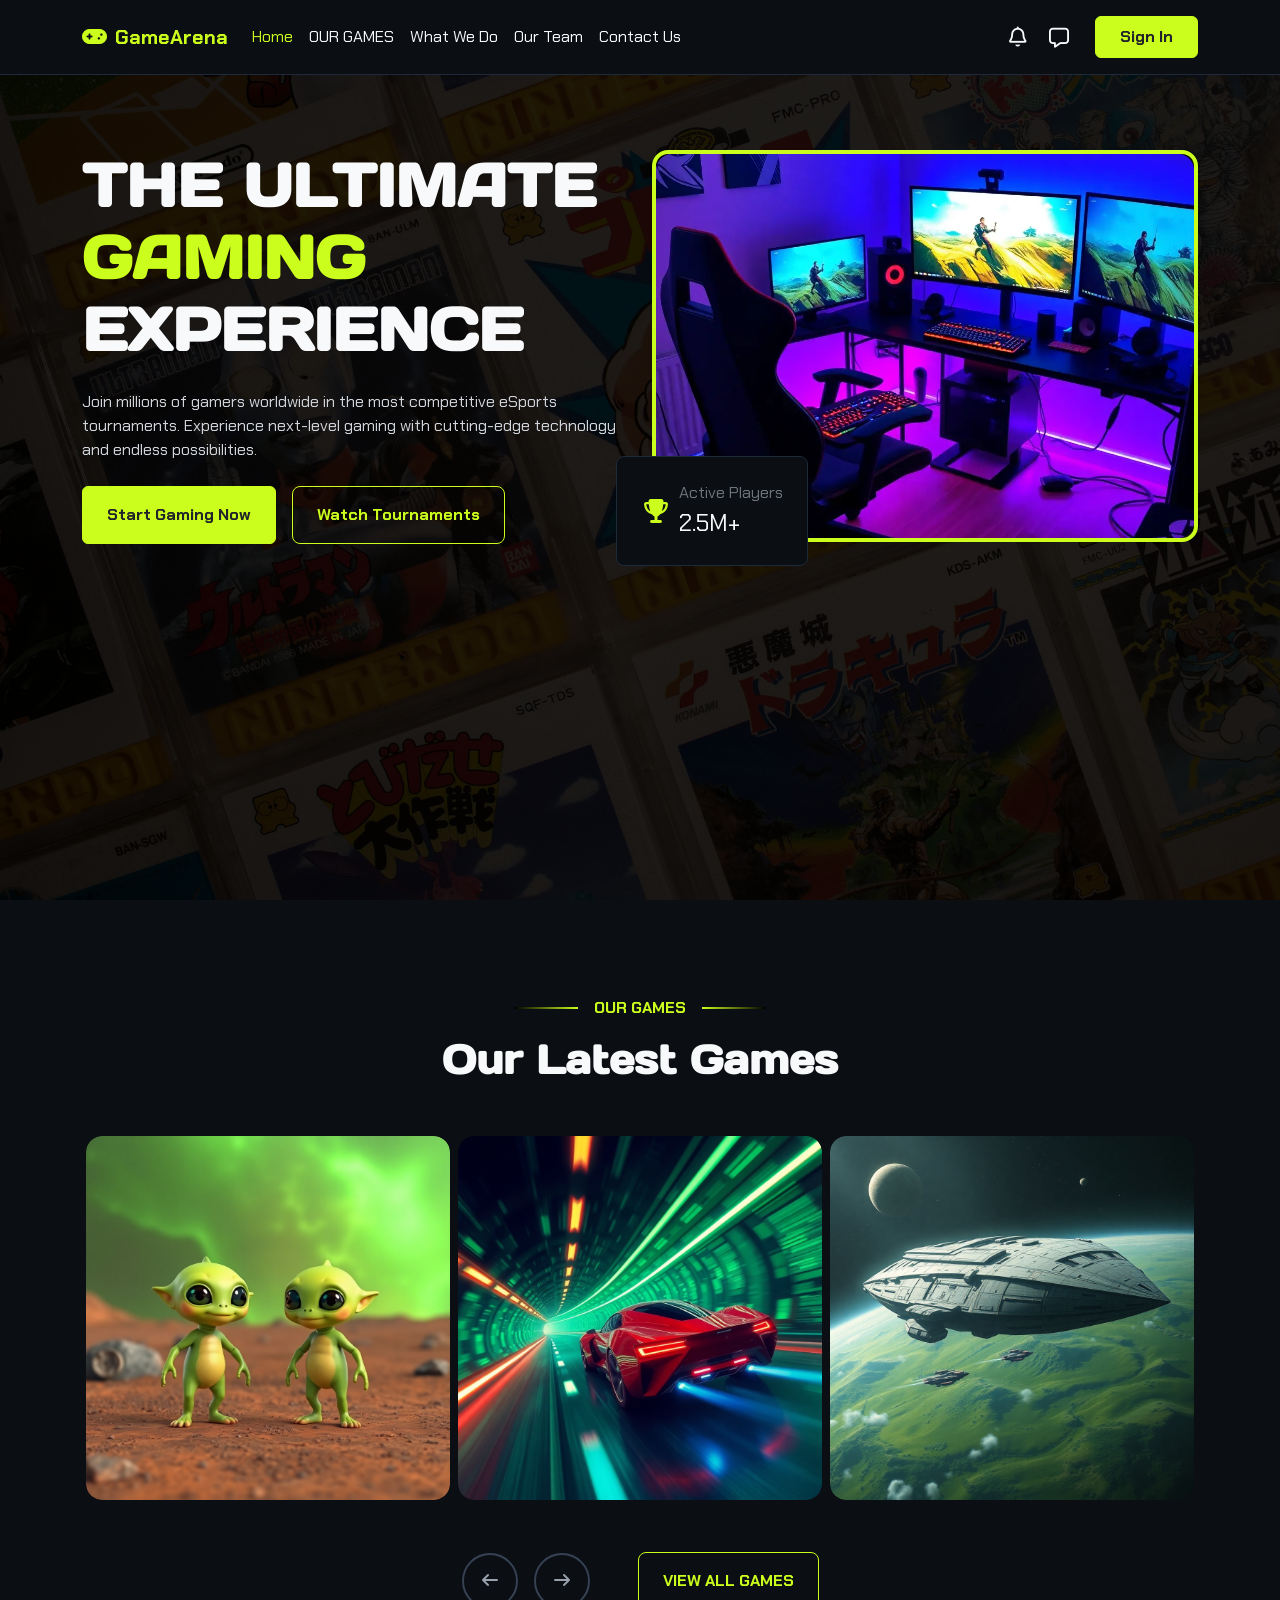
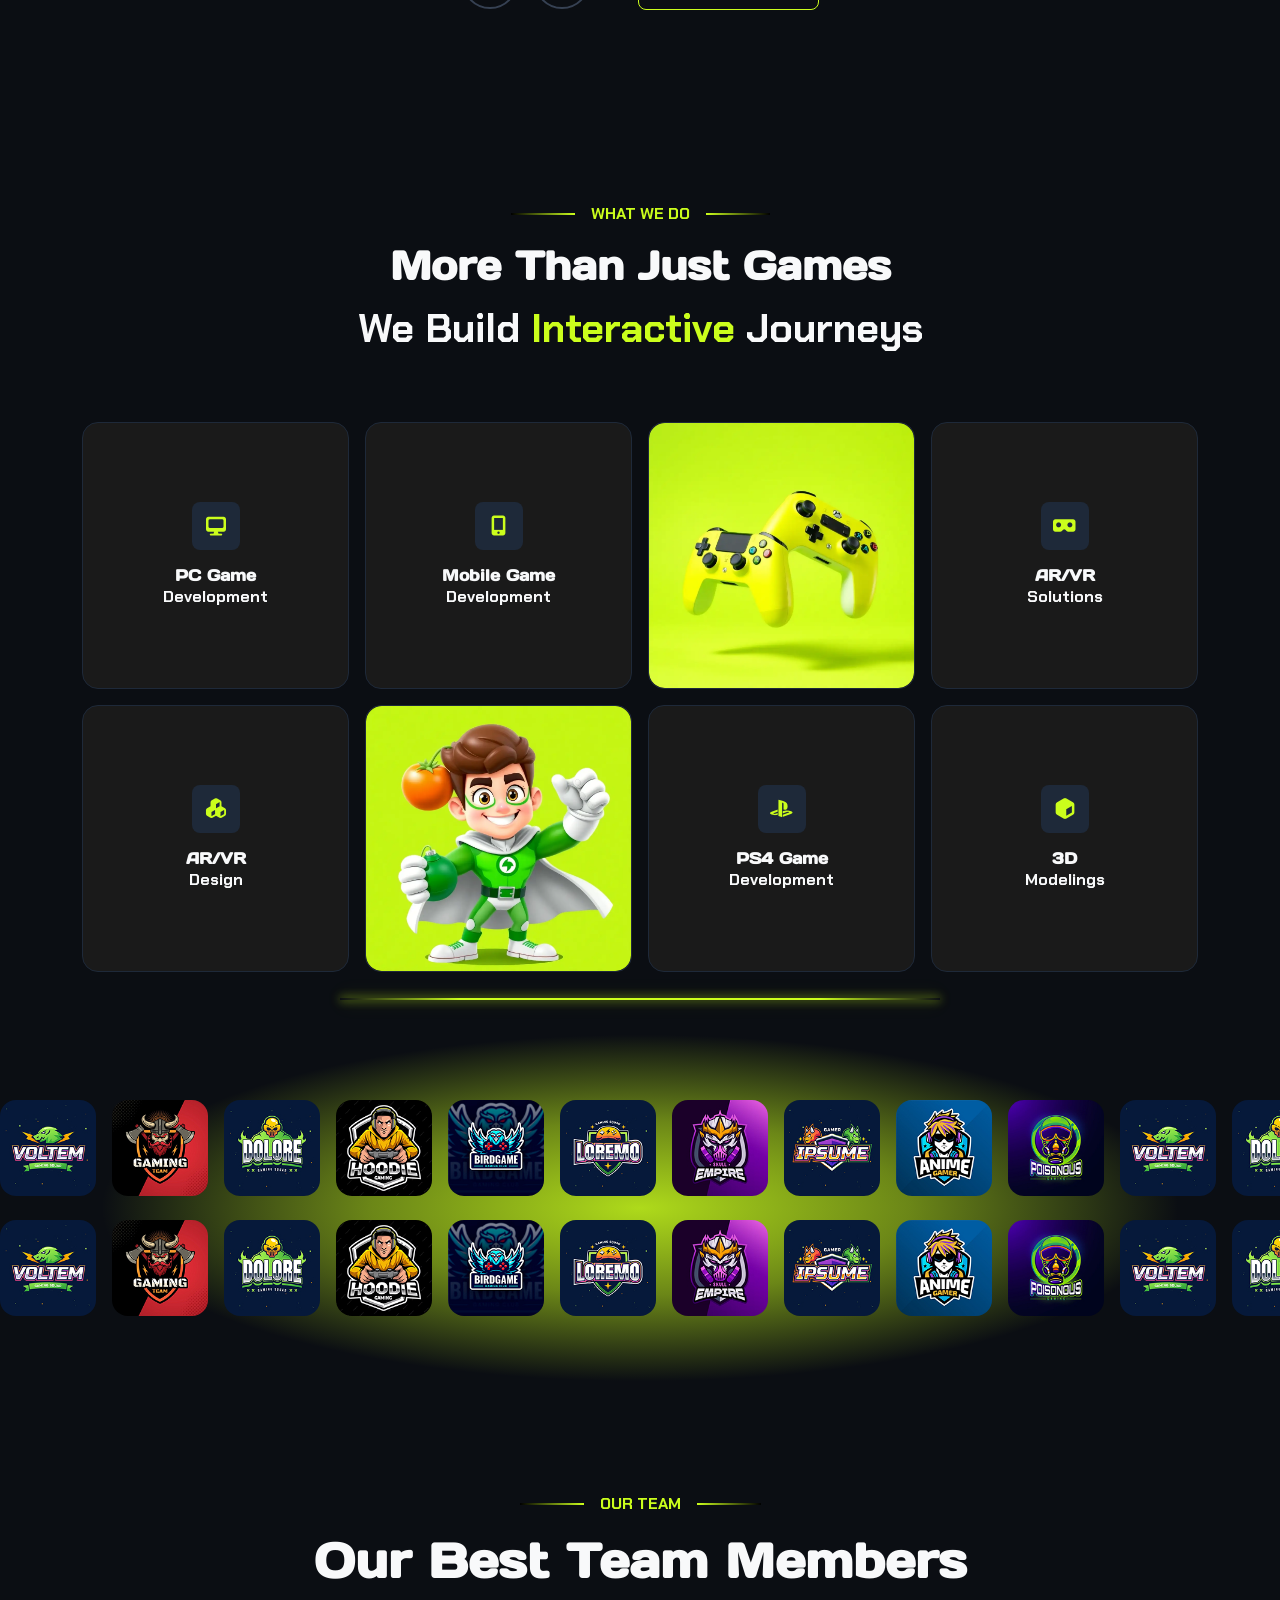
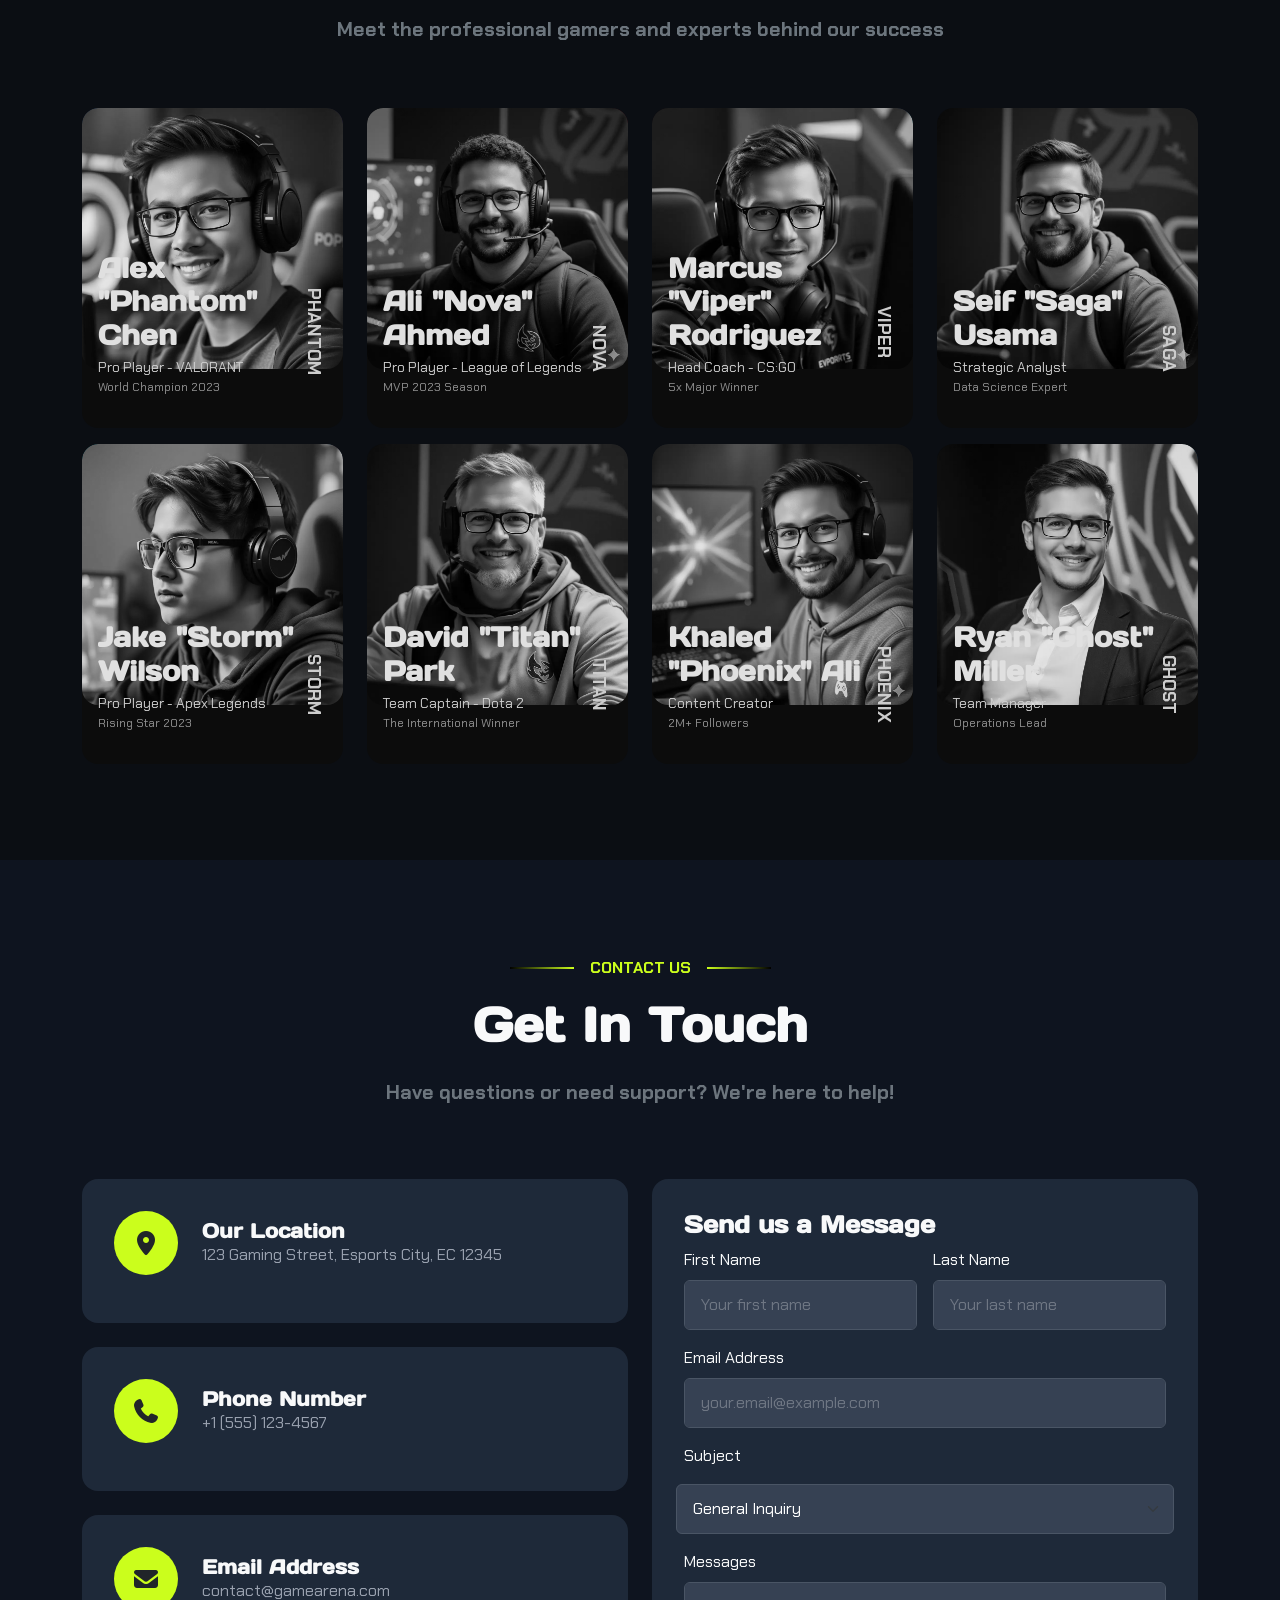
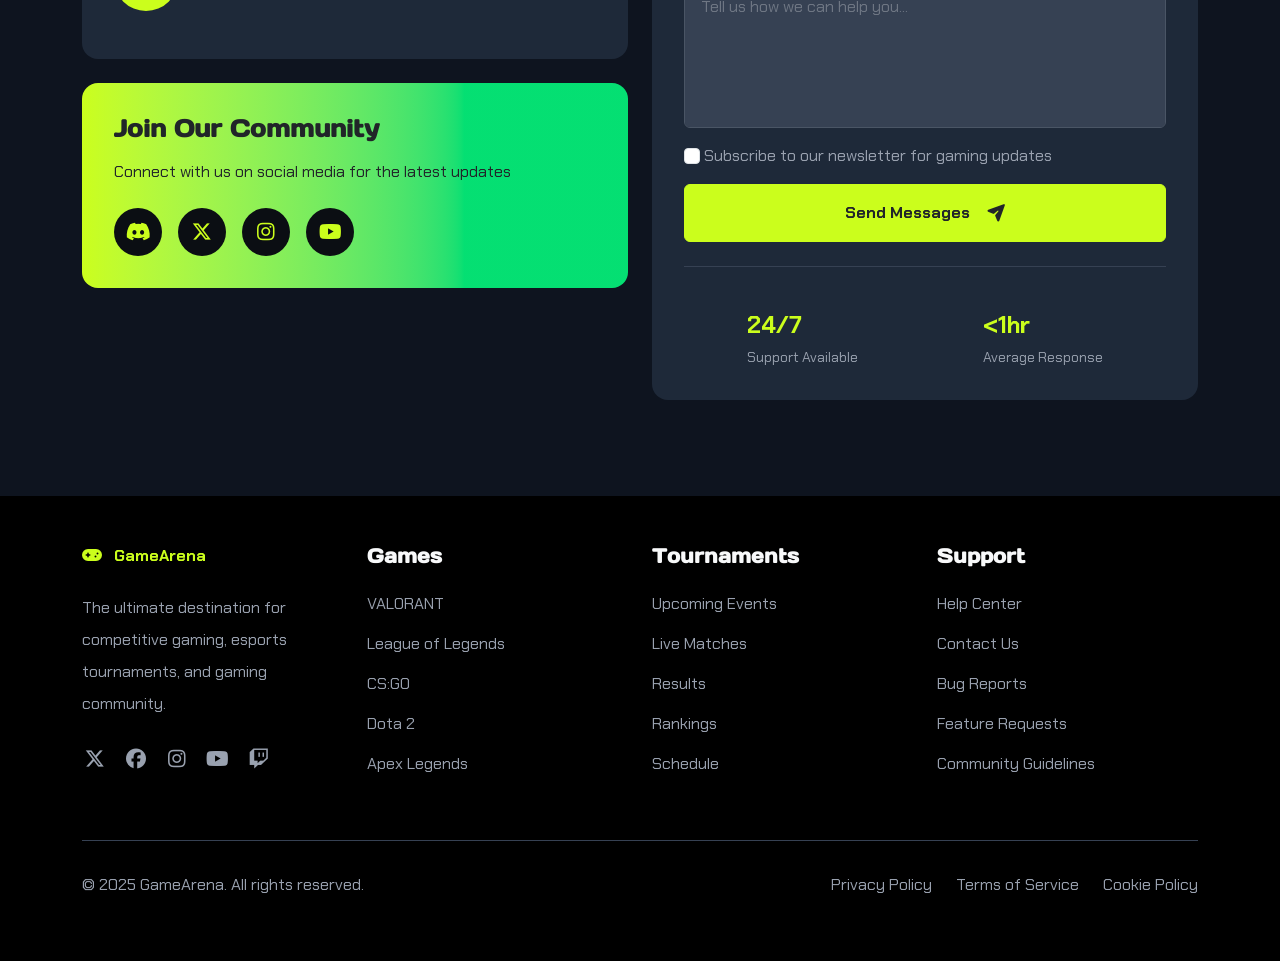
==== commit e8b102a2: "Games Arena" ====
--- a/index.html
+++ b/index.html
@@ -591,7 +591,7 @@
               >
                 <figure class="rounded-4 m-0 w-100 h-100">
                   <img
-                    src="./images/what-we-do-1.png"
+                    src="./images/what-we-do-1.webp"
                     class="w-100 h-100 d-block object-fit-cover rounded-4"
                     alt="what-we-do-1"
                   />
@@ -637,7 +637,7 @@
               >
                 <figure class="rounded-4 m-0 w-100 h-100">
                   <img
-                    src="./images/what-we-do-2.png"
+                    src="./images/what-we-do-2.webp"
                     class="w-100 h-100 d-block object-fit-cover rounded-4"
                     alt="what-we-do-2"
                   />
